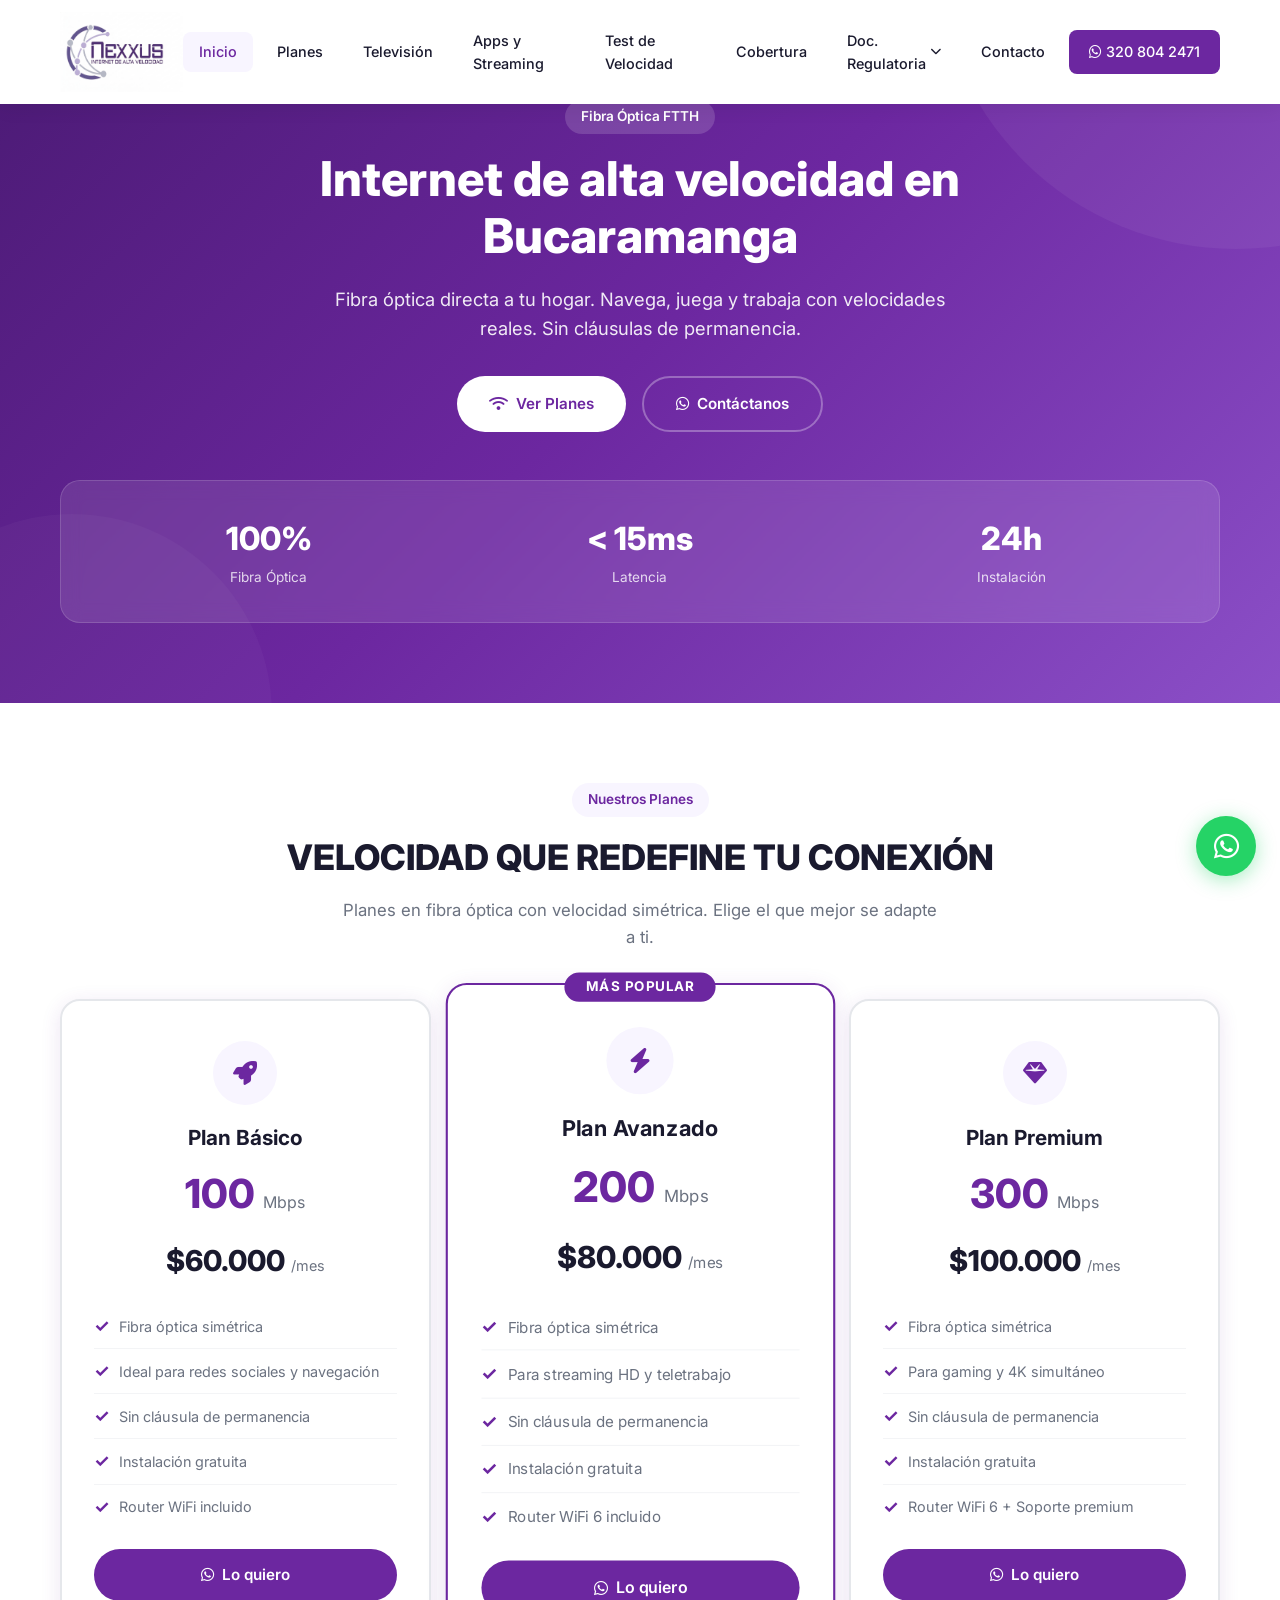
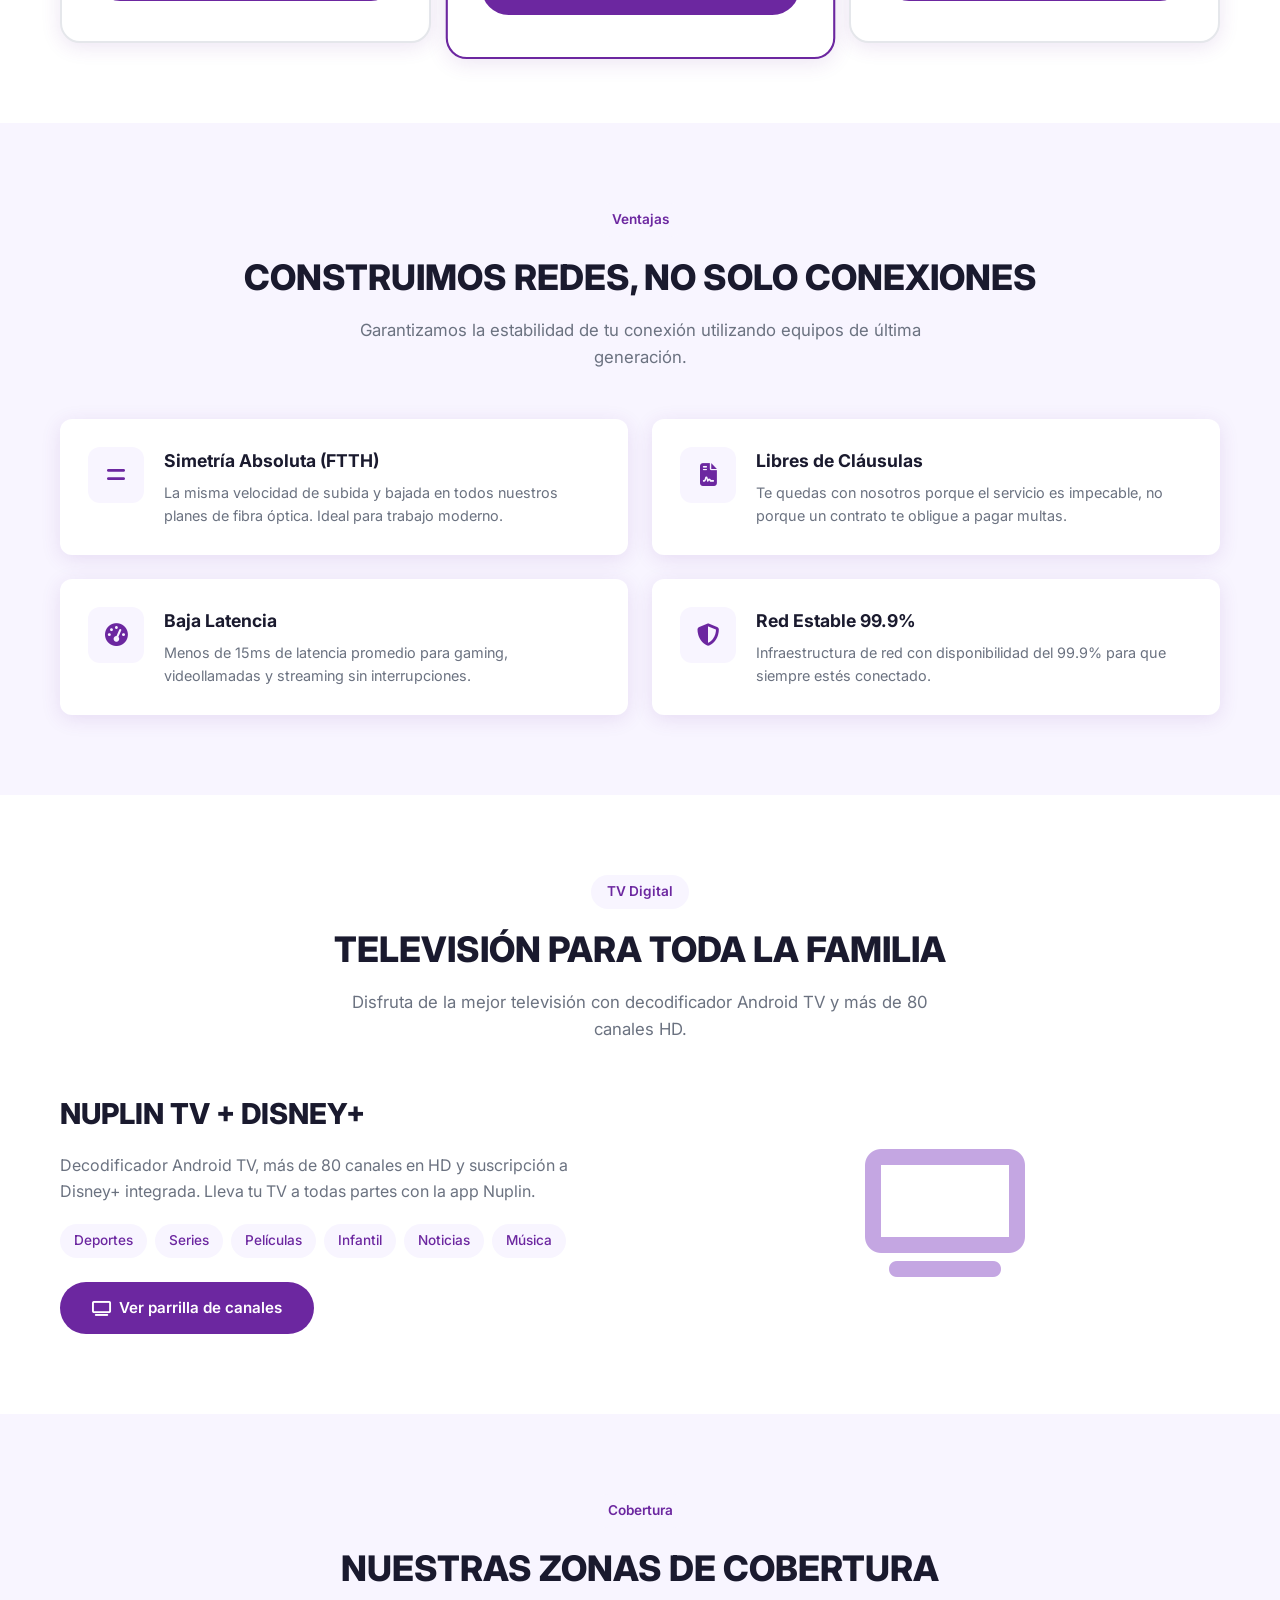
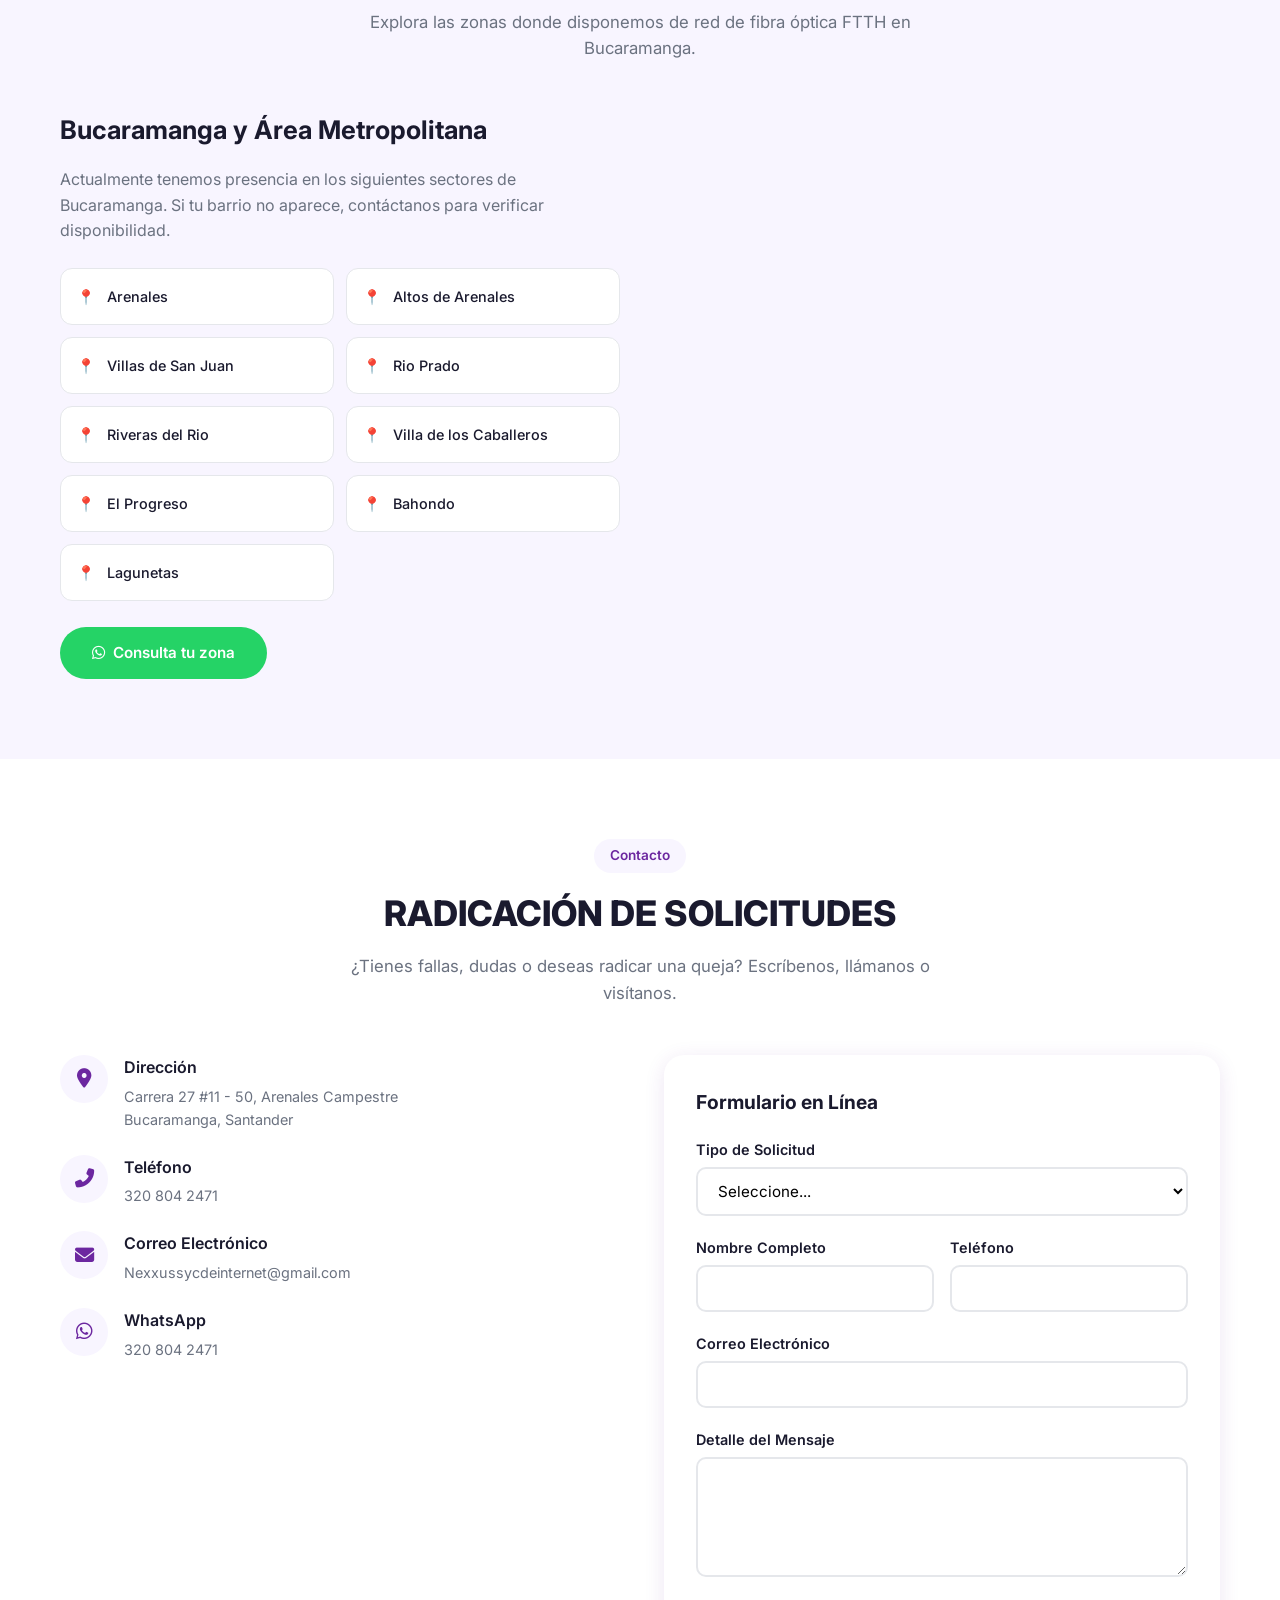
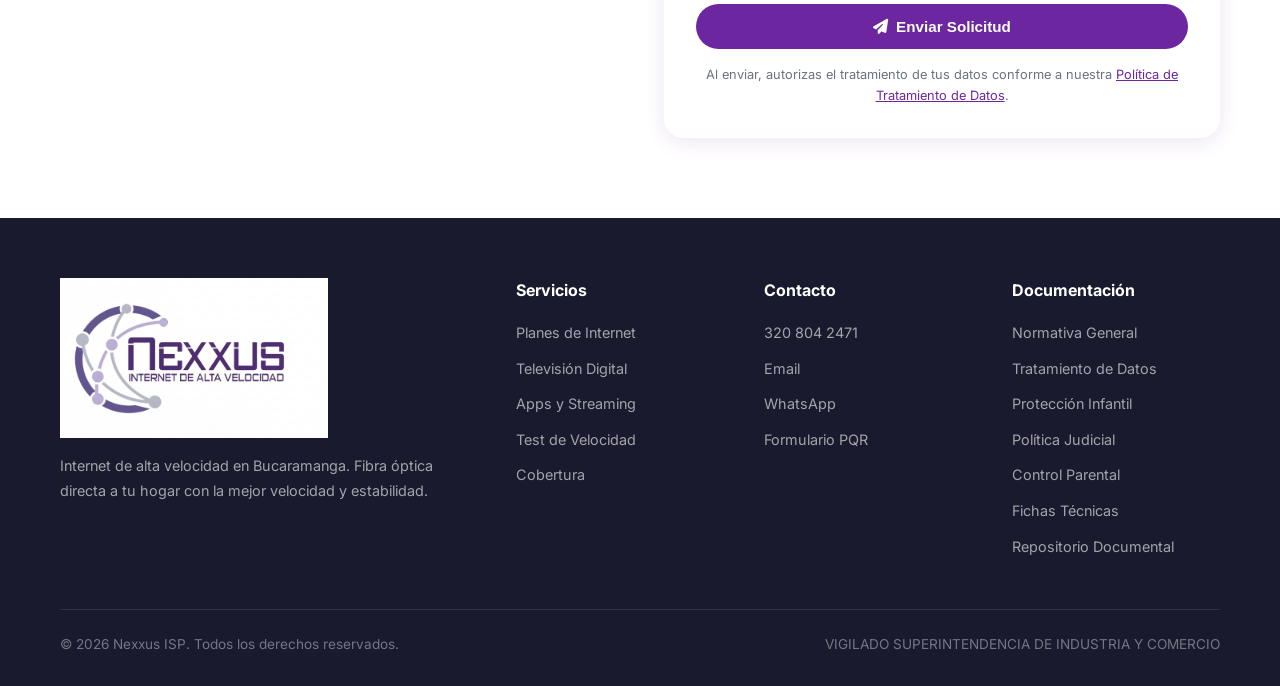
==== index.html @ 32acb5cb "Initial commit - Nexxus ISP website" ====
<!DOCTYPE html>
<html lang="es">
<head>
    <meta charset="UTF-8">
    <meta name="viewport" content="width=device-width, initial-scale=1.0">
    <title>Nexxus - Internet de Alta Velocidad en Bucaramanga</title>
    <meta name="description" content="Internet de fibra óptica en Bucaramanga. Planes desde 100 Mbps. Sin permanencia. TV digital con Nuplin.">
    <link rel="stylesheet" href="css/styles.css">
    <link rel="stylesheet" href="https://cdnjs.cloudflare.com/ajax/libs/font-awesome/6.5.0/css/all.min.css">
    <link rel="preconnect" href="https://fonts.googleapis.com">
    <link rel="preconnect" href="https://fonts.gstatic.com" crossorigin>
    <link href="https://fonts.googleapis.com/css2?family=Inter:wght@400;500;600;700;800&display=swap" rel="stylesheet">
</head>
<body>

    <header class="header">
        <div class="header-inner">
            <a href="index.html" class="logo">
                <img src="LOGO NETXUS 1.png" alt="Nexxus">
            </a>
            <button class="menu-toggle" aria-label="Menú">
                <i class="fas fa-bars"></i>
            </button>
            <nav class="nav">
                <a href="index.html" class="active">Inicio</a>
                <a href="index.html#planes">Planes</a>
                <a href="tv.html">Televisión</a>
                <a href="apps.html">Apps y Streaming</a>
                <a href="speedtest.html">Test de Velocidad</a>
                <a href="index.html#cobertura">Cobertura</a>
                <div class="nav-dropdown">
                    <a href="#" class="dropdown-toggle">Doc. Regulatoria <i class="fas fa-chevron-down"></i></a>
                    <div class="dropdown-menu">
                        <a href="normatividad.html">Normativa General</a>
                        <a href="tratamiento-datos.html">Tratamiento de Datos</a>
                        <a href="proteccion-infantil.html">Protección Infantil</a>
                        <a href="politica-judicial.html">Política Judicial</a>
                        <a href="control-parental.html">Control Parental</a>
                        <a href="datasheets.html">Fichas Técnicas</a>
                        <a href="repositorio-documental.html">Repositorio Documental</a>
                    </div>
                </div>
                <a href="contacto.html">Contacto</a>
                <a href="https://wa.me/573208042471" class="btn-nav" target="_blank">
                    <i class="fab fa-whatsapp"></i> 320 804 2471
                </a>
            </nav>
        </div>
    </header>

    <section class="hero">
        <div class="container">
            <div class="hero-text" style="text-align: center; max-width: 800px; margin: 0 auto;">
                <span style="display: inline-block; background: rgba(255,255,255,0.15); color: #fff; padding: 6px 16px; border-radius: 50px; font-size: 0.85rem; font-weight: 600; margin-bottom: 16px;">Fibra Óptica FTTH</span>
                <h1 style="font-size: 3rem;">Internet de alta velocidad en Bucaramanga</h1>
                <p style="font-size: 1.15rem; opacity: 0.9; max-width: 650px; margin: 16px auto 32px;">Fibra óptica directa a tu hogar. Navega, juega y trabaja con velocidades reales. Sin cláusulas de permanencia.</p>
                <div class="hero-buttons" style="justify-content: center;">
                    <a href="index.html#planes" class="btn btn-primary">
                        <i class="fas fa-wifi"></i> Ver Planes
                    </a>
                    <a href="https://wa.me/573208042471" class="btn btn-outline" target="_blank">
                        <i class="fab fa-whatsapp"></i> Contáctanos
                    </a>
                </div>
            </div>
            <div class="hero-stats" style="margin-top: 48px;">
                <div class="hero-stat">
                    <span class="number">100%</span>
                    <span class="label">Fibra Óptica</span>
                </div>
                <div class="hero-stat">
                    <span class="number">&lt; 15ms</span>
                    <span class="label">Latencia</span>
                </div>
                <div class="hero-stat">
                    <span class="number">24h</span>
                    <span class="label">Instalación</span>
                </div>
            </div>
        </div>
    </section>

    <section class="section" id="planes">
        <div class="container">
            <div class="section-header">
                <span class="badge">Nuestros Planes</span>
                <h2>VELOCIDAD QUE REDEFINE TU CONEXIÓN</h2>
                <p>Planes en fibra óptica con velocidad simétrica. Elige el que mejor se adapte a ti.</p>
            </div>
            <div class="plans-grid">
                <div class="plan-card">
                    <div class="plan-icon"><i class="fas fa-rocket"></i></div>
                    <h3>Plan Básico</h3>
                    <div class="plan-speed">100 <small>Mbps</small></div>
                    <div class="plan-price">$60.000 <small>/mes</small></div>
                    <ul class="plan-features">
                        <li>Fibra óptica simétrica</li>
                        <li>Ideal para redes sociales y navegación</li>
                        <li>Sin cláusula de permanencia</li>
                        <li>Instalación gratuita</li>
                        <li>Router WiFi incluido</li>
                    </ul>
                    <a href="https://wa.me/573208042471?text=Quiero%20el%20plan%20de%20100%20Mbps" class="btn btn-purple" target="_blank">
                        <i class="fab fa-whatsapp"></i> Lo quiero
                    </a>
                </div>

                <div class="plan-card featured">
                    <span class="popular">Más popular</span>
                    <div class="plan-icon"><i class="fas fa-bolt"></i></div>
                    <h3>Plan Avanzado</h3>
                    <div class="plan-speed">200 <small>Mbps</small></div>
                    <div class="plan-price">$80.000 <small>/mes</small></div>
                    <ul class="plan-features">
                        <li>Fibra óptica simétrica</li>
                        <li>Para streaming HD y teletrabajo</li>
                        <li>Sin cláusula de permanencia</li>
                        <li>Instalación gratuita</li>
                        <li>Router WiFi 6 incluido</li>
                    </ul>
                    <a href="https://wa.me/573208042471?text=Quiero%20el%20plan%20de%20200%20Mbps" class="btn btn-purple" target="_blank">
                        <i class="fab fa-whatsapp"></i> Lo quiero
                    </a>
                </div>

                <div class="plan-card">
                    <div class="plan-icon"><i class="fas fa-gem"></i></div>
                    <h3>Plan Premium</h3>
                    <div class="plan-speed">300 <small>Mbps</small></div>
                    <div class="plan-price">$100.000 <small>/mes</small></div>
                    <ul class="plan-features">
                        <li>Fibra óptica simétrica</li>
                        <li>Para gaming y 4K simultáneo</li>
                        <li>Sin cláusula de permanencia</li>
                        <li>Instalación gratuita</li>
                        <li>Router WiFi 6 + Soporte premium</li>
                    </ul>
                    <a href="https://wa.me/573208042471?text=Quiero%20el%20plan%20de%20300%20Mbps" class="btn btn-purple" target="_blank">
                        <i class="fab fa-whatsapp"></i> Lo quiero
                    </a>
                </div>
            </div>
        </div>
    </section>

    <section class="section section-purple">
        <div class="container">
            <div class="section-header">
                <span class="badge">Ventajas</span>
                <h2>CONSTRUIMOS REDES, NO SOLO CONEXIONES</h2>
                <p>Garantizamos la estabilidad de tu conexión utilizando equipos de última generación.</p>
            </div>
            <div class="features-grid">
                <div class="feature-card">
                    <div class="feature-icon"><i class="fas fa-equals"></i></div>
                    <div class="feature-text">
                        <h4>Simetría Absoluta (FTTH)</h4>
                        <p>La misma velocidad de subida y bajada en todos nuestros planes de fibra óptica. Ideal para trabajo moderno.</p>
                    </div>
                </div>
                <div class="feature-card">
                    <div class="feature-icon"><i class="fas fa-file-contract"></i></div>
                    <div class="feature-text">
                        <h4>Libres de Cláusulas</h4>
                        <p>Te quedas con nosotros porque el servicio es impecable, no porque un contrato te obligue a pagar multas.</p>
                    </div>
                </div>
                <div class="feature-card">
                    <div class="feature-icon"><i class="fas fa-tachometer-alt"></i></div>
                    <div class="feature-text">
                        <h4>Baja Latencia</h4>
                        <p>Menos de 15ms de latencia promedio para gaming, videollamadas y streaming sin interrupciones.</p>
                    </div>
                </div>
                <div class="feature-card">
                    <div class="feature-icon"><i class="fas fa-shield-alt"></i></div>
                    <div class="feature-text">
                        <h4>Red Estable 99.9%</h4>
                        <p>Infraestructura de red con disponibilidad del 99.9% para que siempre estés conectado.</p>
                    </div>
                </div>
            </div>
        </div>
    </section>

    <section class="section">
        <div class="container">
            <div class="section-header">
                <span class="badge">TV Digital</span>
                <h2>TELEVISIÓN PARA TODA LA FAMILIA</h2>
                <p>Disfruta de la mejor televisión con decodificador Android TV y más de 80 canales HD.</p>
            </div>
            <div class="tv-preview">
                <div class="tv-info">
                    <h3>NUPLIN TV + DISNEY+</h3>
                    <p>Decodificador Android TV, más de 80 canales en HD y suscripción a Disney+ integrada. Lleva tu TV a todas partes con la app Nuplin.</p>
                    <div class="channels-badge">
                        <span>Deportes</span>
                        <span>Series</span>
                        <span>Películas</span>
                        <span>Infantil</span>
                        <span>Noticias</span>
                        <span>Música</span>
                    </div>
                    <a href="tv.html" class="btn btn-purple">
                        <i class="fas fa-tv"></i> Ver parrilla de canales
                    </a>
                </div>
                <div class="tv-image">
                    <i class="fas fa-tv" style="font-size: 8rem; color: var(--primary-light); opacity: 0.5;"></i>
                </div>
            </div>
        </div>
    </section>

    <section class="section section-purple" id="cobertura">
        <div class="container">
            <div class="section-header">
                <span class="badge">Cobertura</span>
                <h2>NUESTRAS ZONAS DE COBERTURA</h2>
                <p>Explora las zonas donde disponemos de red de fibra óptica FTTH en Bucaramanga.</p>
            </div>
            <div class="coverage-grid">
                <div class="coverage-info">
                    <h3>Bucaramanga y Área Metropolitana</h3>
                    <p>Actualmente tenemos presencia en los siguientes sectores de Bucaramanga. Si tu barrio no aparece, contáctanos para verificar disponibilidad.</p>
                    <div class="coverage-zones">
                        <div class="coverage-zone">Arenales</div>
                        <div class="coverage-zone">Altos de Arenales</div>
                        <div class="coverage-zone">Villas de San Juan</div>
                        <div class="coverage-zone">Rio Prado</div>
                        <div class="coverage-zone">Riveras del Rio</div>
                        <div class="coverage-zone">Villa de los Caballeros</div>
                        <div class="coverage-zone">El Progreso</div>
                        <div class="coverage-zone">Bahondo</div>
                        <div class="coverage-zone">Lagunetas</div>
                    </div>
                    <br>
                    <a href="https://wa.me/573208042471" class="btn btn-whatsapp" target="_blank">
                        <i class="fab fa-whatsapp"></i> Consulta tu zona
                    </a>
                </div>
                <div class="coverage-map" style="padding: 0; border: none; background: none; overflow: hidden;">
                    <iframe src="https://www.google.com/maps/d/u/0/embed?mid=1GakNvlMV-H9dabhymvbbylcEnjC-25c&ehbc=2E312F&noprof=1" width="100%" height="480" style="border:0; border-radius: var(--radius-lg);" allowfullscreen="" loading="lazy" referrerpolicy="no-referrer-when-downgrade"></iframe>
                </div>
            </div>
        </div>
    </section>

    <section class="section" id="contacto">
        <div class="container">
            <div class="section-header">
                <span class="badge">Contacto</span>
                <h2>RADICACIÓN DE SOLICITUDES</h2>
                <p>¿Tienes fallas, dudas o deseas radicar una queja? Escríbenos, llámanos o visítanos.</p>
            </div>
            <div class="contact-grid">
                <div class="contact-info">
                    <div class="contact-item">
                        <div class="contact-icon"><i class="fas fa-map-marker-alt"></i></div>
                        <div>
                            <h4>Dirección</h4>
                            <p>Carrera 27 #11 - 50, Arenales Campestre<br>Bucaramanga, Santander</p>
                        </div>
                    </div>
                    <div class="contact-item">
                        <div class="contact-icon"><i class="fas fa-phone-alt"></i></div>
                        <div>
                            <h4>Teléfono</h4>
                            <p><a href="tel:3208042471">320 804 2471</a></p>
                        </div>
                    </div>
                    <div class="contact-item">
                        <div class="contact-icon"><i class="fas fa-envelope"></i></div>
                        <div>
                            <h4>Correo Electrónico</h4>
                            <p><a href="mailto:Nexxussycdeinternet@gmail.com">Nexxussycdeinternet@gmail.com</a></p>
                        </div>
                    </div>
                    <div class="contact-item">
                        <div class="contact-icon"><i class="fab fa-whatsapp"></i></div>
                        <div>
                            <h4>WhatsApp</h4>
                            <p><a href="https://wa.me/573208042471" target="_blank">320 804 2471</a></p>
                        </div>
                    </div>
                </div>
                <div class="pqr-form">
                    <h3 style="margin-bottom: 20px; font-size: 1.2rem;">Formulario en Línea</h3>
                    <form action="https://formsubmit.co/Nexxussycdeinternet@gmail.com" method="POST">
                        <input type="hidden" name="_captcha" value="false">
                        <input type="hidden" name="_next" value="https://wa.me/573208042471">
                        <div class="form-group">
                            <label>Tipo de Solicitud</label>
                            <select required>
                                <option value="">Seleccione...</option>
                                <option>Información / Ventas</option>
                                <option>Soporte Técnico (Falla de Red)</option>
                                <option>Petición</option>
                                <option>Queja o Reclamo (PQR)</option>
                            </select>
                        </div>
                        <div class="form-row">
                            <div class="form-group">
                                <label>Nombre Completo</label>
                                <input type="text" required>
                            </div>
                            <div class="form-group">
                                <label>Teléfono</label>
                                <input type="tel" required>
                            </div>
                        </div>
                        <div class="form-group">
                            <label>Correo Electrónico</label>
                            <input type="email" required>
                        </div>
                        <div class="form-group">
                            <label>Detalle del Mensaje</label>
                            <textarea required></textarea>
                        </div>
                        <button type="submit" class="btn btn-purple" style="width: 100%; justify-content: center;">
                            <i class="fas fa-paper-plane"></i> Enviar Solicitud
                        </button>
                        <p style="font-size: 0.8rem; color: var(--gray); margin-top: 16px; text-align: center;">
                            Al enviar, autorizas el tratamiento de tus datos conforme a nuestra
                            <a href="tratamiento-datos.html" style="color: var(--primary); text-decoration: underline;">Política de Tratamiento de Datos</a>.
                        </p>
                    </form>
                </div>
            </div>
        </div>
    </section>

    <footer class="footer">
        <div class="container">
            <div class="footer-grid">
                <div class="footer-brand">
                    <a href="index.html" class="logo">
                        <img src="LOGO NETXUS 1.png" alt="Nexxus" style="height: 160px;">
                    </a>
                    <p>Internet de alta velocidad en Bucaramanga. Fibra óptica directa a tu hogar con la mejor velocidad y estabilidad.</p>
                </div>
                <div>
                    <h4>Servicios</h4>
                    <ul class="footer-links">
                        <li><a href="index.html#planes">Planes de Internet</a></li>
                        <li><a href="tv.html">Televisión Digital</a></li>
                        <li><a href="apps.html">Apps y Streaming</a></li>
                        <li><a href="speedtest.html">Test de Velocidad</a></li>
                        <li><a href="index.html#cobertura">Cobertura</a></li>
                    </ul>
                </div>
                <div>
                    <h4>Contacto</h4>
                    <ul class="footer-links">
                        <li><a href="tel:3208042471">320 804 2471</a></li>
                        <li><a href="mailto:Nexxussycdeinternet@gmail.com">Email</a></li>
                        <li><a href="https://wa.me/573208042471">WhatsApp</a></li>
                        <li><a href="contacto.html">Formulario PQR</a></li>
                    </ul>
                </div>
                <div>
                    <h4>Documentación</h4>
                    <ul class="footer-links">
                        <li><a href="normatividad.html">Normativa General</a></li>
                        <li><a href="tratamiento-datos.html">Tratamiento de Datos</a></li>
                        <li><a href="proteccion-infantil.html">Protección Infantil</a></li>
                        <li><a href="politica-judicial.html">Política Judicial</a></li>
                        <li><a href="control-parental.html">Control Parental</a></li>
                        <li><a href="datasheets.html">Fichas Técnicas</a></li>
                        <li><a href="repositorio-documental.html">Repositorio Documental</a></li>
                    </ul>
                </div>
            </div>
            <div class="footer-bottom">
                <p>&copy; 2026 Nexxus ISP. Todos los derechos reservados.</p>
                <p>VIGILADO SUPERINTENDENCIA DE INDUSTRIA Y COMERCIO</p>
            </div>
        </div>
    </footer>

    <a href="https://wa.me/573208042471" class="whatsapp-float" target="_blank" aria-label="WhatsApp">
        <i class="fab fa-whatsapp"></i>
    </a>

    <script src="js/script.js"></script>
</body>
</html>
---- css/styles.css ----
* {
    margin: 0;
    padding: 0;
    box-sizing: border-box;
}

:root {
    --primary: #6C27A0;
    --primary-dark: #4A1A73;
    --primary-light: #8B4FC7;
    --primary-bg: #F8F5FF;
    --white: #FFFFFF;
    --dark: #1A1A2E;
    --gray: #6B7280;
    --gray-light: #F3F4F6;
    --border: #E5E7EB;
    --whatsapp: #25D366;
    --whatsapp-dark: #1DA851;
    --shadow: 0 4px 20px rgba(108, 39, 160, 0.12);
    --shadow-lg: 0 10px 40px rgba(108, 39, 160, 0.18);
    --radius: 12px;
    --radius-lg: 20px;
    --transition: all 0.3s ease;
}

html {
    scroll-behavior: smooth;
}

body {
    font-family: 'Inter', -apple-system, BlinkMacSystemFont, 'Segoe UI', sans-serif;
    color: var(--dark);
    background: var(--white);
    line-height: 1.6;
    overflow-x: hidden;
}

a { text-decoration: none; color: inherit; }
ul { list-style: none; }
img { max-width: 100%; height: auto; }
.container { max-width: 1200px; margin: 0 auto; padding: 0 20px; }

/* HEADER */
.header {
    position: fixed;
    top: 0;
    left: 0;
    width: 100%;
    z-index: 1000;
    background: var(--white);
    box-shadow: 0 2px 20px rgba(0,0,0,0.08);
    transition: var(--transition);
}

.header.scrolled {
    background: rgba(255,255,255,0.97);
    backdrop-filter: blur(10px);
}

.header-inner {
    display: flex;
    align-items: center;
    justify-content: space-between;
    padding: 12px 20px;
    max-width: 1200px;
    margin: 0 auto;
}

.logo {
    display: flex;
    align-items: center;
    gap: 10px;
    font-size: 1.4rem;
    font-weight: 800;
    color: var(--primary);
}

.logo img {
    height: 80px;
    width: auto;
}

.nav {
    display: flex;
    align-items: center;
    gap: 8px;
}

.nav a {
    padding: 8px 16px;
    border-radius: 8px;
    font-size: 0.9rem;
    font-weight: 500;
    color: var(--dark);
    transition: var(--transition);
}

.nav a:hover,
.nav a.active {
    background: var(--primary-bg);
    color: var(--primary);
}

.nav .btn-nav {
    flex-shrink: 0;
    background: var(--primary);
    color: var(--white) !important;
    padding: 10px 20px;
}

.nav .btn-nav:hover {
    background: var(--primary-dark);
    transform: translateY(-1px);
}

.nav-dropdown {
    position: relative;
}

.dropdown-toggle {
    display: flex;
    align-items: center;
    gap: 4px;
    cursor: pointer;
}

.dropdown-toggle i {
    font-size: 0.7rem;
    transition: var(--transition);
}

.dropdown-toggle.open i {
    transform: rotate(180deg);
}

.dropdown-menu {
    display: none;
    position: absolute;
    top: 100%;
    left: 0;
    background: var(--white);
    min-width: 220px;
    border-radius: var(--radius);
    box-shadow: var(--shadow-lg);
    padding: 8px;
    z-index: 100;
    border: 1px solid var(--border);
}

.dropdown-menu a {
    display: block;
    padding: 10px 16px;
    border-radius: 8px;
    font-size: 0.85rem;
    white-space: nowrap;
}

.dropdown-menu a:hover {
    background: var(--primary-bg);
    color: var(--primary);
}

.nav-dropdown:hover .dropdown-menu {
    display: block;
}

.dropdown-menu.show {
    display: block;
}

.menu-toggle {
    display: none;
    background: none;
    border: none;
    font-size: 1.5rem;
    color: var(--primary);
    cursor: pointer;
    padding: 8px;
}

/* WHATSAPP FLOAT */
.whatsapp-float {
    position: fixed;
    bottom: 24px;
    right: 24px;
    z-index: 999;
    background: var(--whatsapp);
    color: var(--white);
    width: 60px;
    height: 60px;
    border-radius: 50%;
    display: flex;
    align-items: center;
    justify-content: center;
    font-size: 1.8rem;
    box-shadow: 0 4px 20px rgba(37, 211, 102, 0.4);
    transition: var(--transition);
    animation: pulse-whatsapp 2s infinite;
}

@keyframes pulse-whatsapp {
    0% { box-shadow: 0 4px 20px rgba(37, 211, 102, 0.4); }
    50% { box-shadow: 0 4px 30px rgba(37, 211, 102, 0.7); }
    100% { box-shadow: 0 4px 20px rgba(37, 211, 102, 0.4); }
}

.whatsapp-float:hover {
    transform: scale(1.1);
    background: var(--whatsapp-dark);
}

/* HERO */
section[id] {
    scroll-margin-top: 100px;
}

.hero {
    padding: 100px 0 80px;
    background: linear-gradient(135deg, var(--primary-dark) 0%, var(--primary) 50%, var(--primary-light) 100%);
    color: var(--white);
    position: relative;
    overflow: hidden;
}

.hero::before {
    content: '';
    position: absolute;
    top: -50%;
    right: -20%;
    width: 600px;
    height: 600px;
    background: rgba(255,255,255,0.05);
    border-radius: 50%;
}

.hero::after {
    content: '';
    position: absolute;
    bottom: -30%;
    left: -10%;
    width: 400px;
    height: 400px;
    background: rgba(255,255,255,0.03);
    border-radius: 50%;
}

.hero-content {
    position: relative;
    z-index: 1;
    display: grid;
    grid-template-columns: 1fr 1fr;
    gap: 60px;
    align-items: center;
}

.hero-text h1 {
    font-size: 3rem;
    font-weight: 800;
    line-height: 1.2;
    margin-bottom: 20px;
}

.hero-text h1 span {
    display: block;
    color: rgba(255,255,255,0.9);
    font-weight: 400;
    font-size: 1.5rem;
    margin-top: 8px;
}

.hero-text p {
    font-size: 1.1rem;
    opacity: 0.9;
    margin-bottom: 32px;
    max-width: 500px;
}

.hero-buttons {
    display: flex;
    gap: 16px;
    flex-wrap: wrap;
}

.btn {
    display: inline-flex;
    align-items: center;
    gap: 8px;
    padding: 14px 32px;
    border-radius: 50px;
    font-weight: 600;
    font-size: 0.95rem;
    transition: var(--transition);
    border: none;
    cursor: pointer;
}

.btn-primary {
    background: var(--white);
    color: var(--primary);
}

.btn-primary:hover {
    transform: translateY(-2px);
    box-shadow: 0 8px 25px rgba(0,0,0,0.2);
}

.btn-outline {
    background: transparent;
    color: var(--white);
    border: 2px solid rgba(255,255,255,0.3);
}

.btn-outline:hover {
    border-color: var(--white);
    background: rgba(255,255,255,0.1);
}

.btn-whatsapp {
    background: var(--whatsapp);
    color: var(--white);
}

.btn-whatsapp:hover {
    background: var(--whatsapp-dark);
    transform: translateY(-2px);
}

.btn-purple {
    background: var(--primary);
    color: var(--white);
}

.btn-purple:hover {
    background: var(--primary-dark);
    transform: translateY(-2px);
}

.hero-stats {
    display: grid;
    grid-template-columns: repeat(3, 1fr);
    gap: 20px;
    background: rgba(255,255,255,0.1);
    backdrop-filter: blur(10px);
    border-radius: var(--radius-lg);
    padding: 32px;
    border: 1px solid rgba(255,255,255,0.15);
}

.hero-stat {
    text-align: center;
}

.hero-stat .number {
    font-size: 2rem;
    font-weight: 800;
    display: block;
}

.hero-stat .label {
    font-size: 0.85rem;
    opacity: 0.8;
}

/* SECTION STYLES */
.section {
    padding: 80px 0;
}

.section-header {
    text-align: center;
    margin-bottom: 48px;
}

.section-header h2 {
    font-size: 2.2rem;
    font-weight: 800;
    color: var(--dark);
    margin-bottom: 12px;
}

.section-header p {
    font-size: 1.05rem;
    color: var(--gray);
    max-width: 600px;
    margin: 0 auto;
}

.section-header .badge {
    display: inline-block;
    background: var(--primary-bg);
    color: var(--primary);
    padding: 6px 16px;
    border-radius: 50px;
    font-size: 0.85rem;
    font-weight: 600;
    margin-bottom: 12px;
}

.section-purple {
    background: var(--primary-bg);
}

/* PLANS */
.plans-grid {
    display: grid;
    grid-template-columns: repeat(3, 1fr);
    gap: 24px;
}

.plan-card {
    background: var(--white);
    border-radius: var(--radius-lg);
    padding: 40px 32px;
    text-align: center;
    box-shadow: var(--shadow);
    border: 2px solid var(--border);
    transition: var(--transition);
    position: relative;
}

.plan-card:hover {
    transform: translateY(-8px);
    box-shadow: var(--shadow-lg);
    border-color: var(--primary-light);
}

.plan-card.featured {
    border-color: var(--primary);
    transform: scale(1.05);
}

.plan-card.featured:hover {
    transform: scale(1.05) translateY(-8px);
}

.plan-card .popular {
    position: absolute;
    top: -12px;
    left: 50%;
    transform: translateX(-50%);
    background: var(--primary);
    color: var(--white);
    padding: 4px 20px;
    border-radius: 50px;
    font-size: 0.8rem;
    font-weight: 700;
    text-transform: uppercase;
    letter-spacing: 1px;
}

.plan-icon {
    width: 64px;
    height: 64px;
    background: var(--primary-bg);
    border-radius: 50%;
    display: flex;
    align-items: center;
    justify-content: center;
    margin: 0 auto 16px;
    font-size: 1.5rem;
    color: var(--primary);
}

.plan-card h3 {
    font-size: 1.3rem;
    font-weight: 700;
    margin-bottom: 4px;
}

.plan-speed {
    font-size: 2.5rem;
    font-weight: 800;
    color: var(--primary);
    margin: 8px 0 4px;
}

.plan-speed small {
    font-size: 1rem;
    font-weight: 400;
    color: var(--gray);
}

.plan-price {
    font-size: 1.8rem;
    font-weight: 800;
    color: var(--dark);
    margin: 12px 0;
}

.plan-price small {
    font-size: 0.9rem;
    font-weight: 400;
    color: var(--gray);
}

.plan-features {
    margin: 20px 0;
    text-align: left;
}

.plan-features li {
    padding: 8px 0;
    display: flex;
    align-items: center;
    gap: 10px;
    font-size: 0.9rem;
    color: var(--gray);
    border-bottom: 1px solid var(--gray-light);
}

.plan-features li:last-child {
    border-bottom: none;
}

.plan-features li::before {
    content: '✓';
    color: var(--primary);
    font-weight: 700;
    font-size: 1.1rem;
}

.plan-card .btn {
    width: 100%;
    justify-content: center;
}

/* FEATURES */
.features-grid {
    display: grid;
    grid-template-columns: repeat(2, 1fr);
    gap: 24px;
}

.feature-card {
    display: flex;
    gap: 20px;
    background: var(--white);
    padding: 28px;
    border-radius: var(--radius);
    box-shadow: var(--shadow);
    transition: var(--transition);
}

.feature-card:hover {
    transform: translateY(-4px);
    box-shadow: var(--shadow-lg);
}

.feature-icon {
    width: 56px;
    height: 56px;
    min-width: 56px;
    background: var(--primary-bg);
    border-radius: var(--radius);
    display: flex;
    align-items: center;
    justify-content: center;
    font-size: 1.4rem;
    color: var(--primary);
}

.feature-text h4 {
    font-size: 1.1rem;
    font-weight: 700;
    margin-bottom: 6px;
}

.feature-text p {
    font-size: 0.9rem;
    color: var(--gray);
}

/* TV PREVIEW */
.tv-preview {
    display: grid;
    grid-template-columns: 1fr 1fr;
    gap: 60px;
    align-items: center;
}

.tv-info h3 {
    font-size: 1.8rem;
    font-weight: 800;
    margin-bottom: 16px;
}

.tv-info p {
    color: var(--gray);
    margin-bottom: 20px;
}

.tv-info .channels-badge {
    display: flex;
    flex-wrap: wrap;
    gap: 8px;
    margin-bottom: 24px;
}

.tv-info .channels-badge span {
    background: var(--primary-bg);
    color: var(--primary);
    padding: 6px 14px;
    border-radius: 50px;
    font-size: 0.85rem;
    font-weight: 500;
}

.tv-image {
    text-align: center;
}

.tv-image img {
    max-width: 100%;
    border-radius: var(--radius-lg);
    box-shadow: var(--shadow-lg);
}

/* COVERAGE */
.coverage-grid {
    display: grid;
    grid-template-columns: 1fr 1fr;
    gap: 40px;
    align-items: start;
}

.coverage-info h3 {
    font-size: 1.6rem;
    font-weight: 700;
    margin-bottom: 16px;
}

.coverage-info p {
    color: var(--gray);
    margin-bottom: 24px;
}

.coverage-zones {
    display: grid;
    grid-template-columns: 1fr 1fr;
    gap: 12px;
}

.coverage-zone {
    background: var(--white);
    padding: 16px;
    border-radius: var(--radius);
    border: 1px solid var(--border);
    display: flex;
    align-items: center;
    gap: 12px;
    font-size: 0.9rem;
    font-weight: 500;
}

.coverage-zone::before {
    content: '📍';
}

.coverage-map {
    background: var(--gray-light);
    border-radius: var(--radius-lg);
    padding: 60px 40px;
    text-align: center;
    border: 2px dashed var(--border);
    color: var(--gray);
}

.coverage-map i {
    font-size: 3rem;
    color: var(--primary-light);
    margin-bottom: 16px;
    display: block;
}

/* CONTACT / PQR */
.contact-grid {
    display: grid;
    grid-template-columns: 1fr 1fr;
    gap: 48px;
}

.contact-info {
    display: flex;
    flex-direction: column;
    gap: 24px;
}

.contact-item {
    display: flex;
    gap: 16px;
    align-items: flex-start;
}

.contact-icon {
    width: 48px;
    height: 48px;
    min-width: 48px;
    background: var(--primary-bg);
    border-radius: 50%;
    display: flex;
    align-items: center;
    justify-content: center;
    font-size: 1.2rem;
    color: var(--primary);
}

.contact-item h4 {
    font-weight: 600;
    margin-bottom: 4px;
}

.contact-item p {
    color: var(--gray);
    font-size: 0.9rem;
}

.pqr-form {
    background: var(--white);
    padding: 32px;
    border-radius: var(--radius-lg);
    box-shadow: var(--shadow);
}

.form-group {
    margin-bottom: 20px;
}

.form-group label {
    display: block;
    font-weight: 600;
    font-size: 0.9rem;
    margin-bottom: 6px;
    color: var(--dark);
}

.form-group input,
.form-group select,
.form-group textarea {
    width: 100%;
    padding: 12px 16px;
    border: 2px solid var(--border);
    border-radius: 10px;
    font-size: 0.95rem;
    font-family: inherit;
    transition: var(--transition);
    background: var(--white);
}

.form-group input:focus,
.form-group select:focus,
.form-group textarea:focus {
    outline: none;
    border-color: var(--primary);
    box-shadow: 0 0 0 4px rgba(108, 39, 160, 0.1);
}

.form-group textarea {
    min-height: 120px;
    resize: vertical;
}

.form-row {
    display: grid;
    grid-template-columns: 1fr 1fr;
    gap: 16px;
}

/* FOOTER */
.footer {
    background: var(--dark);
    color: var(--white);
    padding: 60px 0 30px;
}

.footer-grid {
    display: grid;
    grid-template-columns: 2fr 1fr 1fr 1fr;
    gap: 40px;
    margin-bottom: 40px;
}

.footer-brand .logo {
    color: var(--white);
    margin-bottom: 16px;
}

.footer-brand p {
    color: rgba(255,255,255,0.6);
    font-size: 0.9rem;
    line-height: 1.7;
}

.footer h4 {
    font-size: 1rem;
    font-weight: 700;
    margin-bottom: 16px;
    color: var(--white);
}

.footer-links li {
    margin-bottom: 10px;
}

.footer-links a {
    color: rgba(255,255,255,0.6);
    font-size: 0.9rem;
    transition: var(--transition);
}

.footer-links a:hover {
    color: var(--primary-light);
}

.footer-bottom {
    border-top: 1px solid rgba(255,255,255,0.1);
    padding-top: 24px;
    display: flex;
    justify-content: space-between;
    align-items: center;
    flex-wrap: wrap;
    gap: 12px;
}

.footer-bottom p {
    color: rgba(255,255,255,0.4);
    font-size: 0.85rem;
}

/* PAGE HEADER (inner pages) */
.page-header {
    padding: 100px 0 60px;
    background: linear-gradient(135deg, var(--primary-dark), var(--primary));
    color: var(--white);
    text-align: center;
}

.page-header h1 {
    font-size: 2.5rem;
    font-weight: 800;
}

.page-header p {
    font-size: 1.1rem;
    opacity: 0.85;
    margin-top: 12px;
    max-width: 600px;
    margin-left: auto;
    margin-right: auto;
}

/* CHANNELS GRID (TV page) */
.channels-grid {
    display: grid;
    grid-template-columns: repeat(auto-fill, minmax(100px, 1fr));
    gap: 12px;
}

.channel-item {
    background: var(--white);
    border: 1px solid var(--border);
    border-radius: 10px;
    padding: 16px 8px;
    text-align: center;
    transition: var(--transition);
}

.channel-item:hover {
    border-color: var(--primary-light);
    box-shadow: var(--shadow);
    transform: translateY(-2px);
}

.channel-item img {
    width: 40px;
    height: 40px;
    object-fit: contain;
    margin-bottom: 8px;
}

.channel-item span {
    display: block;
    font-size: 0.75rem;
    font-weight: 500;
    color: var(--gray);
    line-height: 1.2;
}

.channel-category {
    margin-bottom: 40px;
}

.channel-category h3 {
    font-size: 1.3rem;
    font-weight: 700;
    color: var(--primary);
    margin-bottom: 16px;
    padding-bottom: 8px;
    border-bottom: 2px solid var(--primary-bg);
}

/* RESPONSIVE MENU */
@media (max-width: 768px) {
    .menu-toggle {
        display: block;
    }

    .nav {
        display: none;
        position: absolute;
        top: 100%;
        left: 0;
        width: 100%;
        background: var(--white);
        flex-direction: column;
        padding: 16px 20px;
        box-shadow: 0 10px 30px rgba(0,0,0,0.1);
    }

    .nav.open {
        display: flex;
    }

    .nav a,
    .nav-dropdown .dropdown-toggle {
        width: 100%;
        padding: 12px 16px;
    }

    .dropdown-menu {
        position: static;
        box-shadow: none;
        border: none;
        padding-left: 24px;
        background: var(--gray-light);
        border-radius: 8px;
        margin: 4px 8px;
    }

    .nav-dropdown {
        width: 100%;
    }

    .dropdown-menu a {
        width: 100%;
        padding: 10px 16px;
    }

    .hero-content {
        grid-template-columns: 1fr;
        gap: 40px;
    }

    .hero-text h1 {
        font-size: 2rem;
    }

    .hero-text h1 span {
        font-size: 1.2rem;
    }

    .plans-grid {
        grid-template-columns: 1fr;
    }

    .plan-card.featured {
        transform: none;
    }

    .plan-card.featured:hover {
        transform: translateY(-8px);
    }

    .features-grid {
        grid-template-columns: 1fr;
    }

    .tv-preview {
        grid-template-columns: 1fr;
        gap: 32px;
    }

    .coverage-grid {
        grid-template-columns: 1fr;
    }

    .coverage-zones {
        grid-template-columns: 1fr;
    }

    .contact-grid {
        grid-template-columns: 1fr;
    }

    .footer-grid {
        grid-template-columns: 1fr 1fr;
        gap: 32px;
    }

    .section-header h2 {
        font-size: 1.6rem;
    }

    .hero-stats {
        grid-template-columns: repeat(3, 1fr);
        padding: 20px;
    }

    .hero-stat .number {
        font-size: 1.4rem;
    }

    .form-row {
        grid-template-columns: 1fr;
    }
}

@media (max-width: 480px) {
    .hero {
        padding: 90px 0 60px;
    }

    .hero-text h1 {
        font-size: 1.6rem;
    }

    .hero-buttons {
        flex-direction: column;
    }

    .hero-buttons .btn {
        width: 100%;
        justify-content: center;
    }

    .footer-grid {
        grid-template-columns: 1fr;
    }

    .footer-bottom {
        flex-direction: column;
        text-align: center;
    }

    .channels-grid {
        grid-template-columns: repeat(auto-fill, minmax(80px, 1fr));
    }

    .page-header h1 {
        font-size: 1.8rem;
    }

    .plan-card {
        padding: 28px 20px;
    }

    .contact-grid {
        gap: 32px;
    }

    .pqr-form {
        padding: 24px 16px;
    }
}
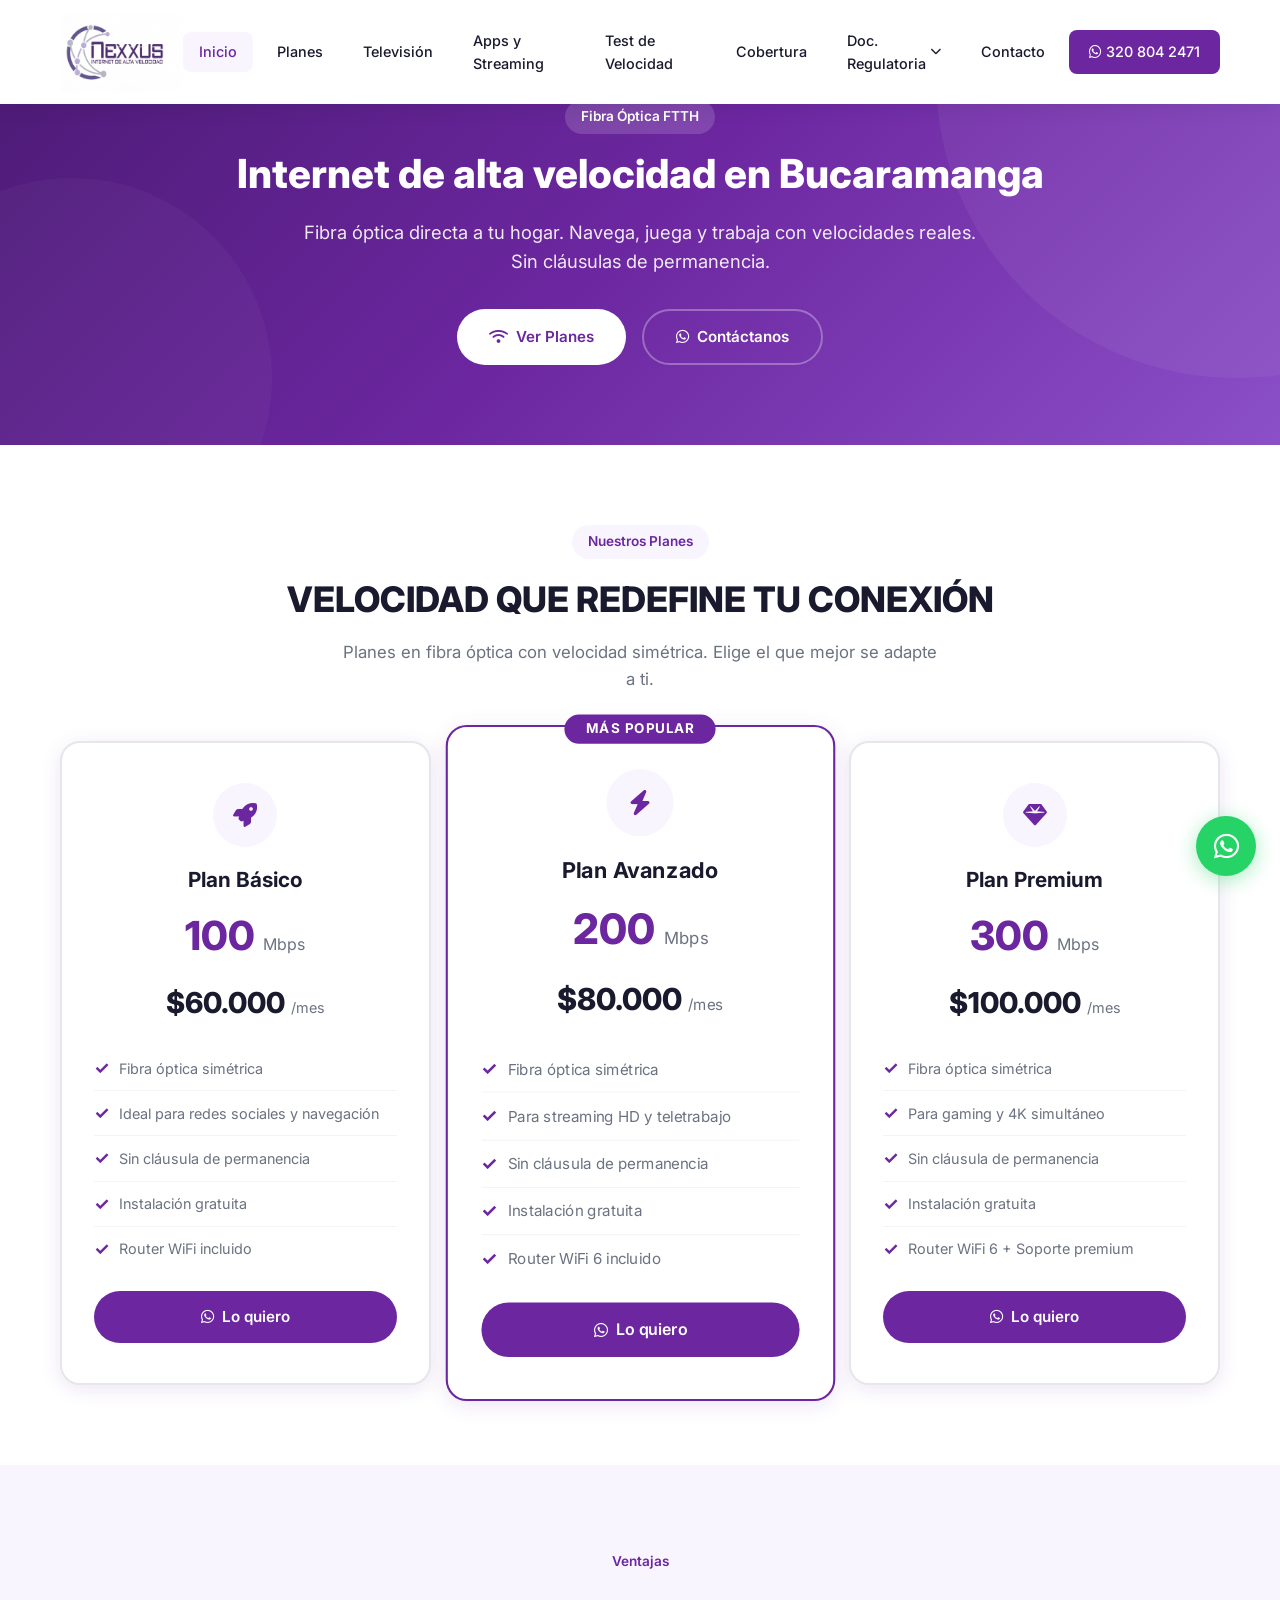
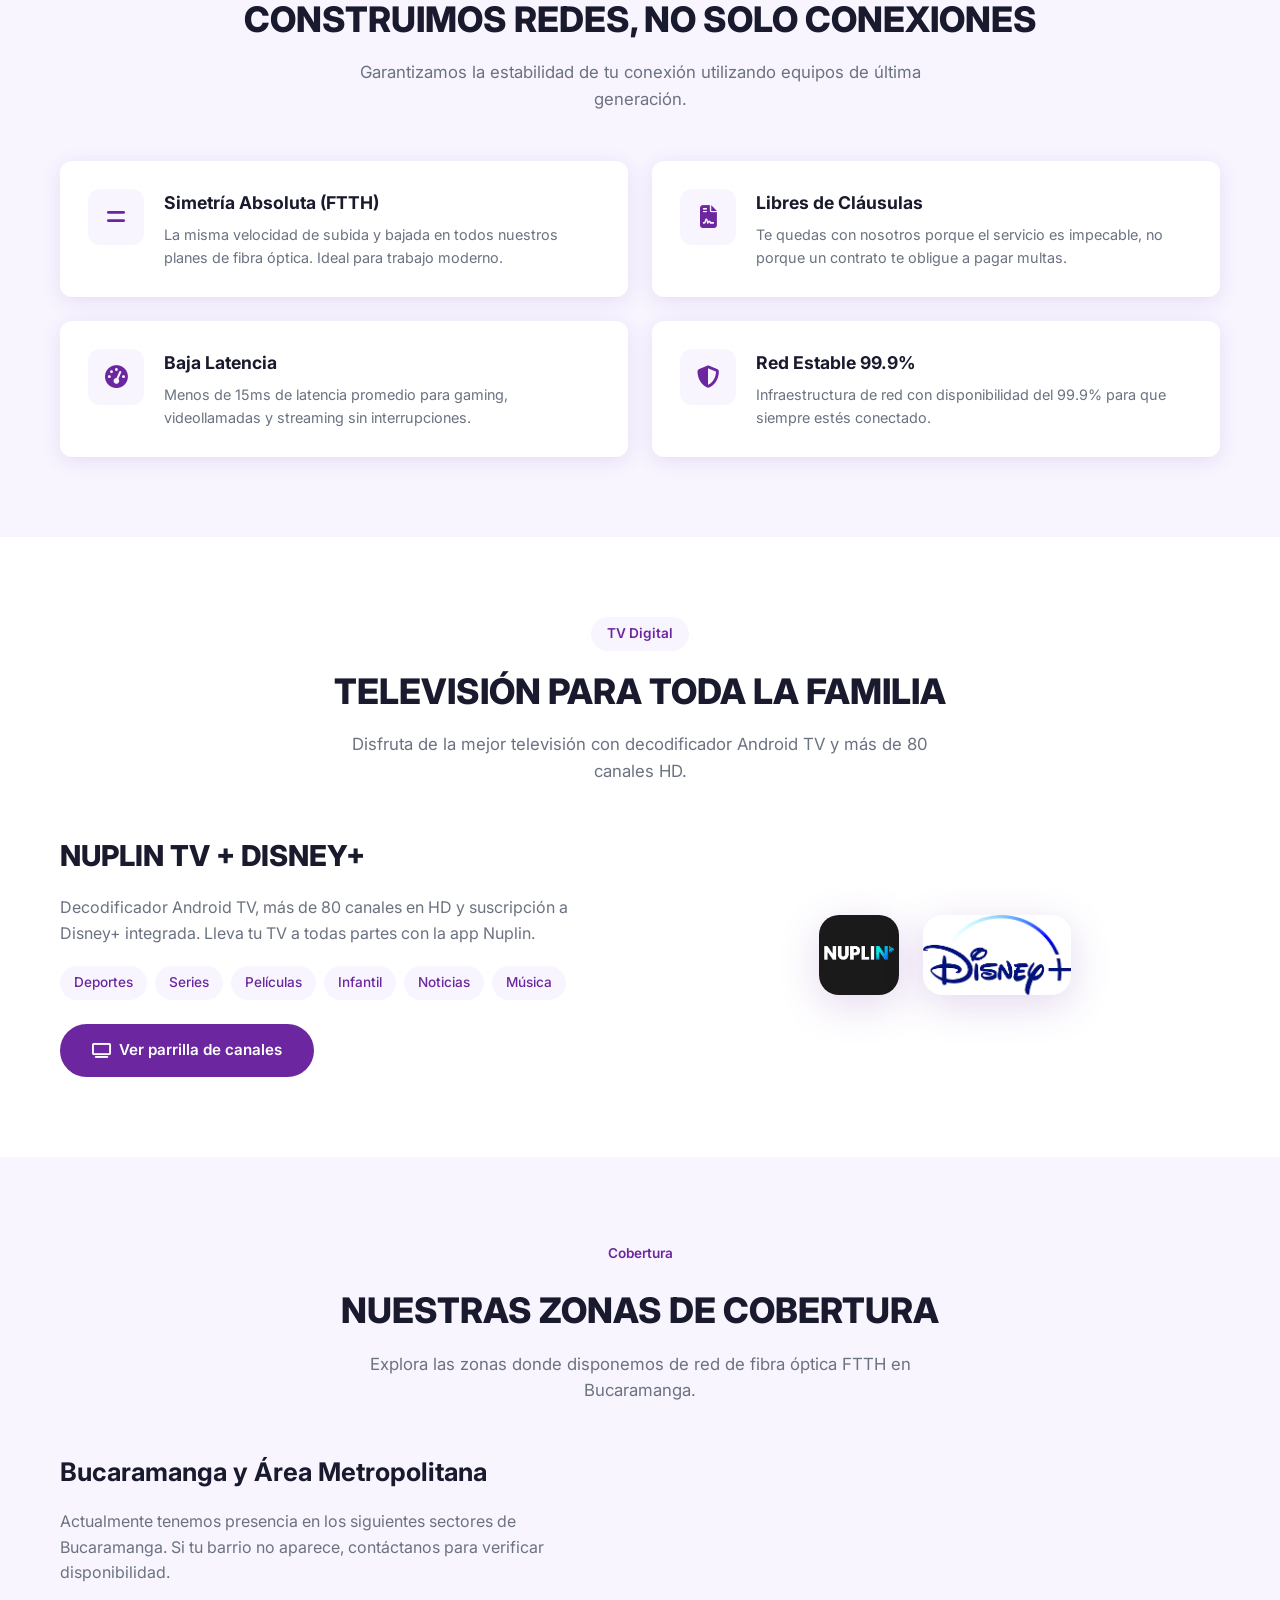
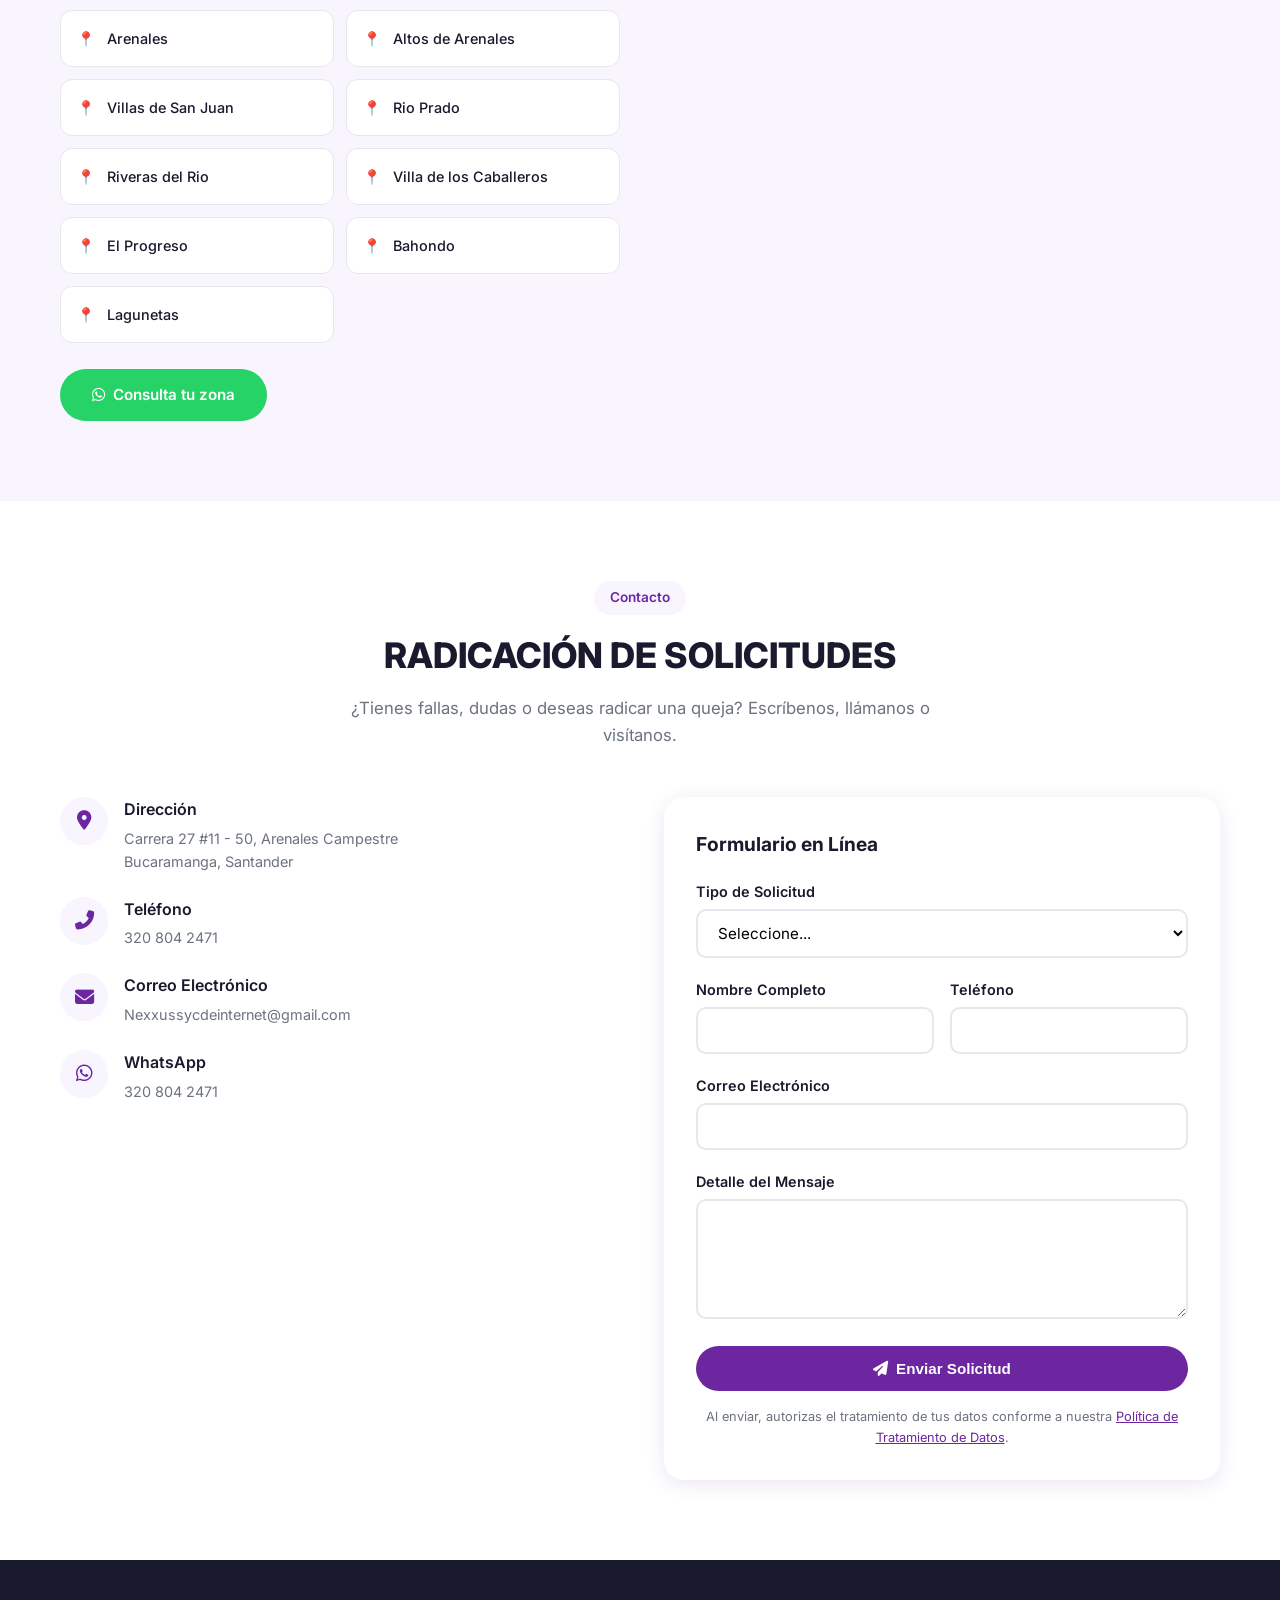
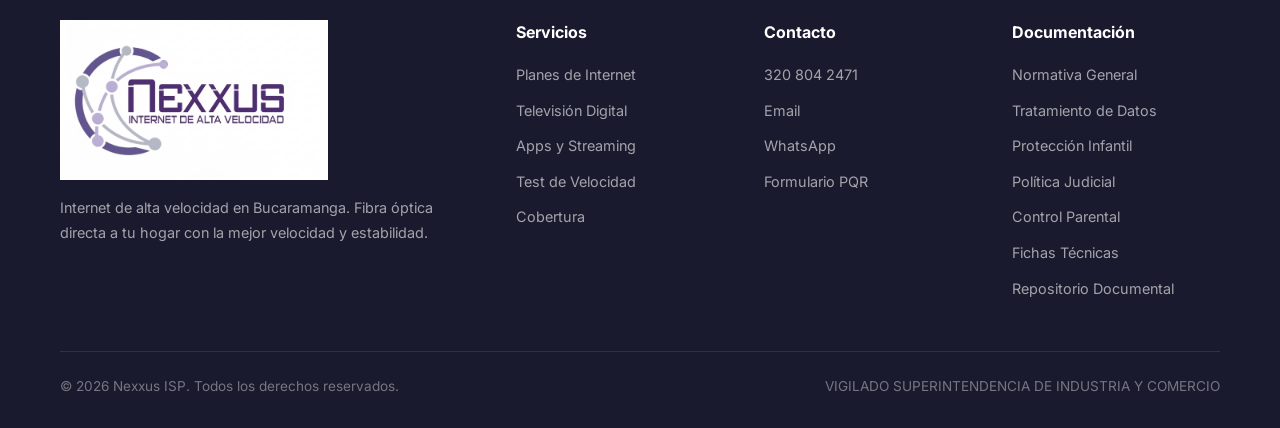
==== commit 0afcf271: "Update: add quarterly quality indicators PDFs, Disney/Nuplin logos, redesigned repositorio documenta" ====
--- a/index.html
+++ b/index.html
@@ -50,10 +50,10 @@
 
     <section class="hero">
         <div class="container">
-            <div class="hero-text" style="text-align: center; max-width: 800px; margin: 0 auto;">
+            <div class="hero-text" style="text-align: center;">
                 <span style="display: inline-block; background: rgba(255,255,255,0.15); color: #fff; padding: 6px 16px; border-radius: 50px; font-size: 0.85rem; font-weight: 600; margin-bottom: 16px;">Fibra Óptica FTTH</span>
-                <h1 style="font-size: 3rem;">Internet de alta velocidad en Bucaramanga</h1>
-                <p style="font-size: 1.15rem; opacity: 0.9; max-width: 650px; margin: 16px auto 32px;">Fibra óptica directa a tu hogar. Navega, juega y trabaja con velocidades reales. Sin cláusulas de permanencia.</p>
+                <h1>Internet de alta velocidad en Bucaramanga</h1>
+                <p style="font-size: 1.15rem; opacity: 0.9;">Fibra óptica directa a tu hogar. Navega, juega y trabaja con velocidades reales. Sin cláusulas de permanencia.</p>
                 <div class="hero-buttons" style="justify-content: center;">
                     <a href="index.html#planes" class="btn btn-primary">
                         <i class="fas fa-wifi"></i> Ver Planes
@@ -61,20 +61,6 @@
                     <a href="https://wa.me/573208042471" class="btn btn-outline" target="_blank">
                         <i class="fab fa-whatsapp"></i> Contáctanos
                     </a>
-                </div>
-            </div>
-            <div class="hero-stats" style="margin-top: 48px;">
-                <div class="hero-stat">
-                    <span class="number">100%</span>
-                    <span class="label">Fibra Óptica</span>
-                </div>
-                <div class="hero-stat">
-                    <span class="number">&lt; 15ms</span>
-                    <span class="label">Latencia</span>
-                </div>
-                <div class="hero-stat">
-                    <span class="number">24h</span>
-                    <span class="label">Instalación</span>
                 </div>
             </div>
         </div>
@@ -206,8 +192,9 @@
                         <i class="fas fa-tv"></i> Ver parrilla de canales
                     </a>
                 </div>
-                <div class="tv-image">
-                    <i class="fas fa-tv" style="font-size: 8rem; color: var(--primary-light); opacity: 0.5;"></i>
+                <div class="tv-image" style="display: flex; gap: 24px; align-items: center; justify-content: center; flex-wrap: wrap;">
+                    <img src="LOGO NUPLIN.png" alt="Nuplin" style="height: 80px; width: auto;">
+                    <img src="LOGO DISNEY.png" alt="Disney+" style="height: 80px; width: auto;">
                 </div>
             </div>
         </div>
--- a/css/styles.css
+++ b/css/styles.css
@@ -254,7 +254,7 @@
 }
 
 .hero-text h1 {
-    font-size: 3rem;
+    font-size: 2.5rem;
     font-weight: 800;
     line-height: 1.2;
     margin-bottom: 20px;
@@ -272,7 +272,9 @@
     font-size: 1.1rem;
     opacity: 0.9;
     margin-bottom: 32px;
-    max-width: 500px;
+    max-width: 700px;
+    margin-left: auto;
+    margin-right: auto;
 }
 
 .hero-buttons {
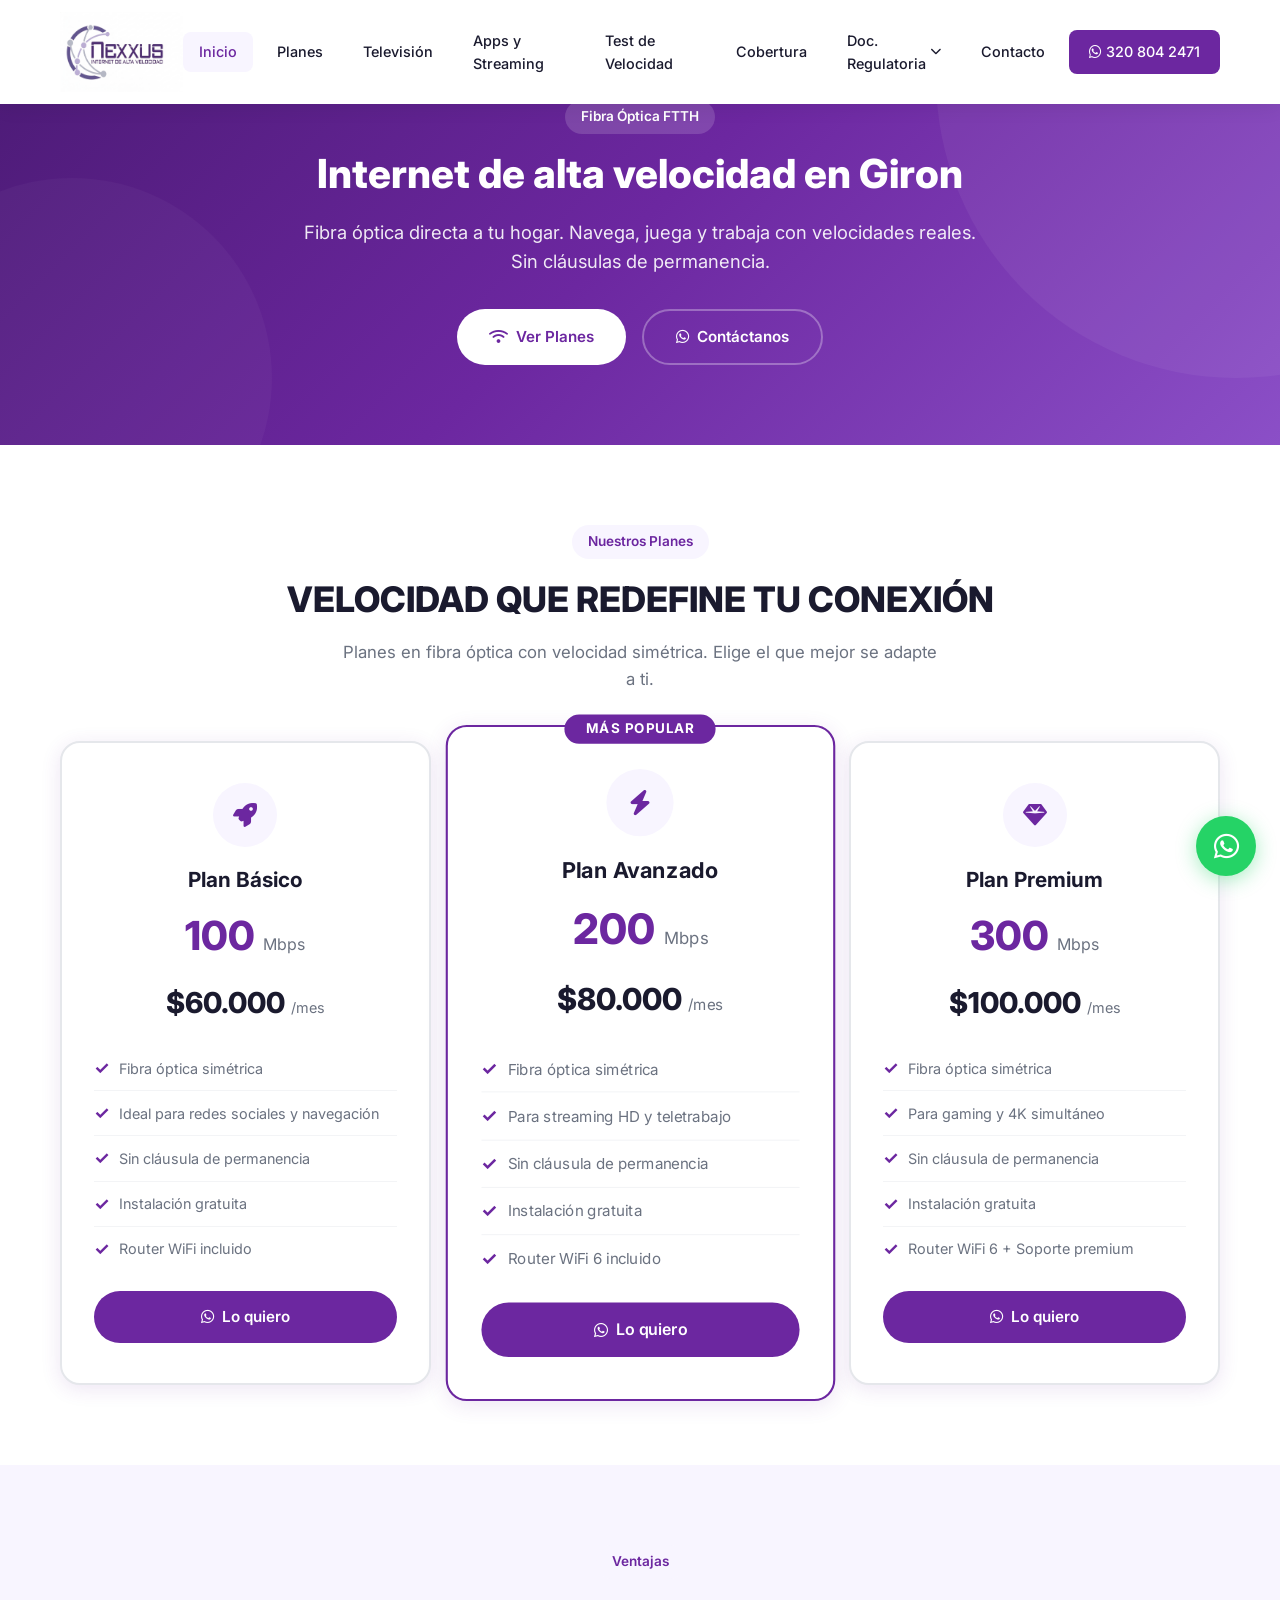
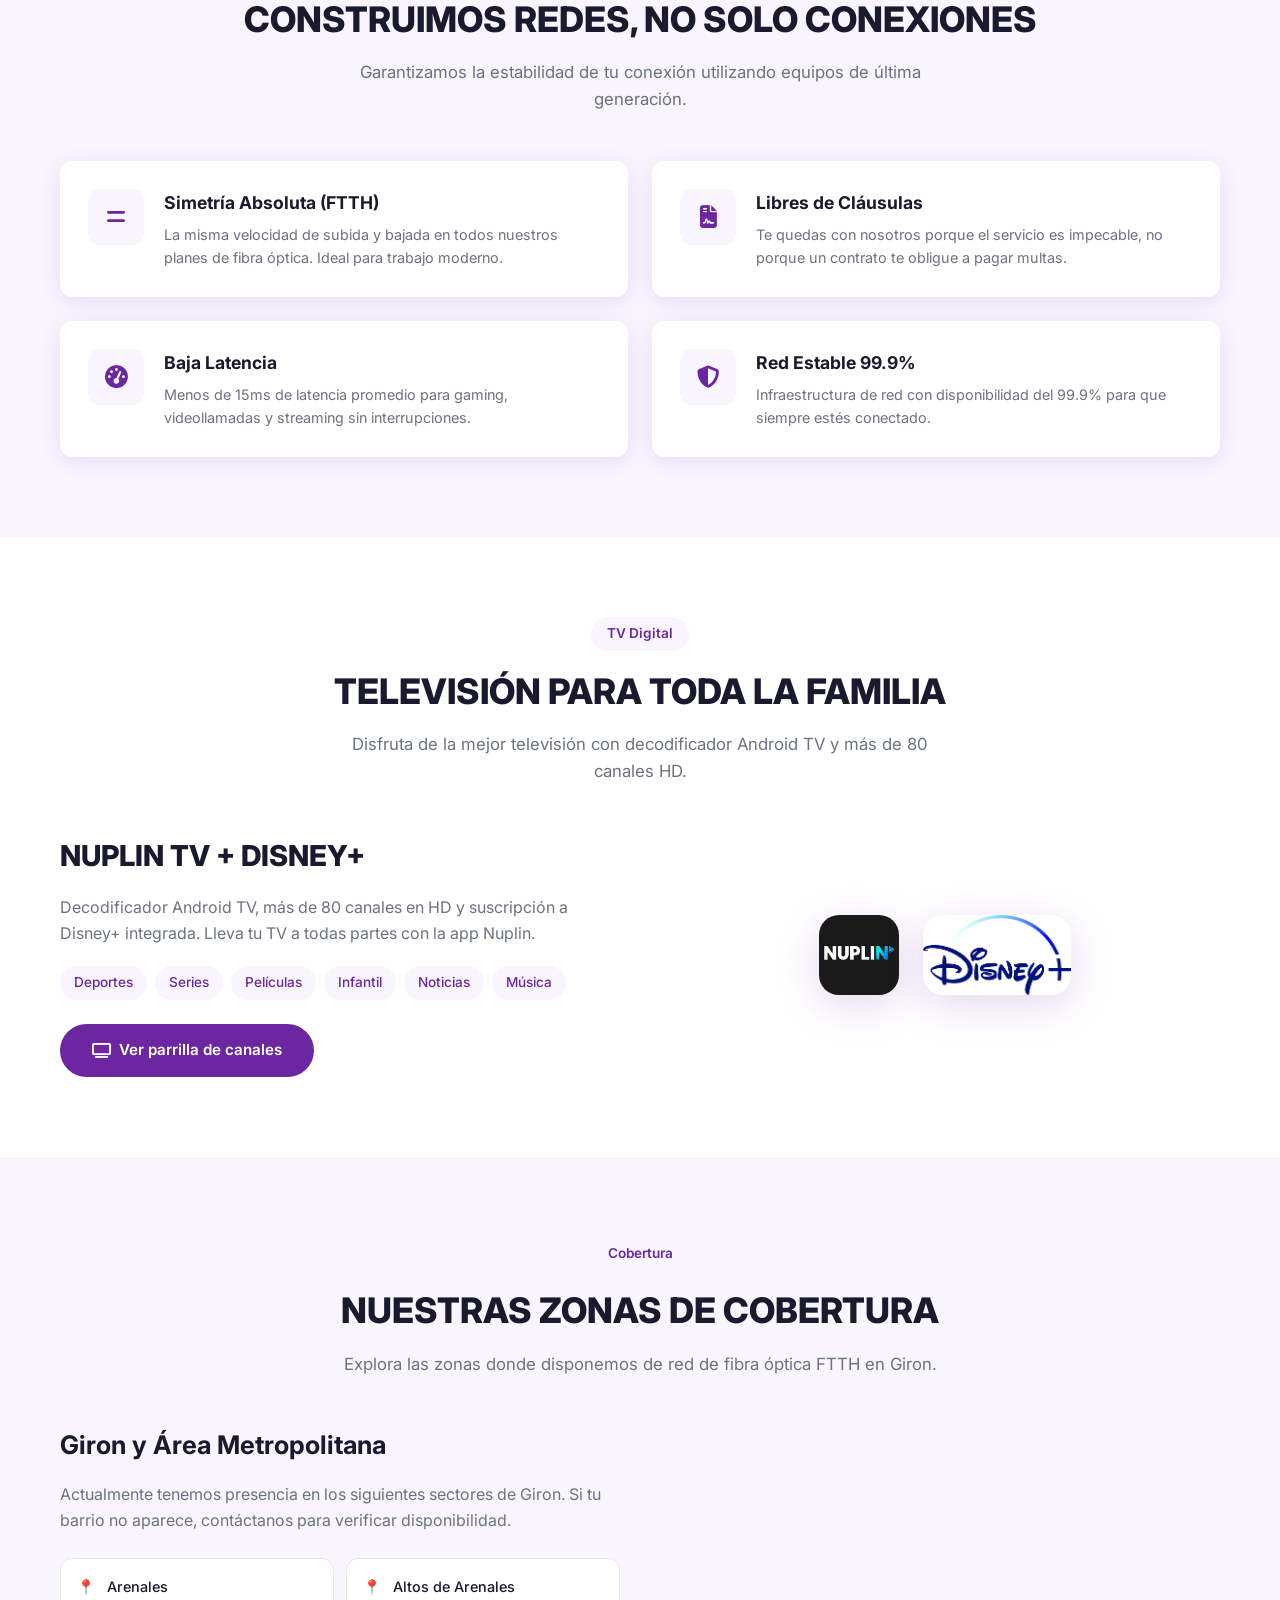
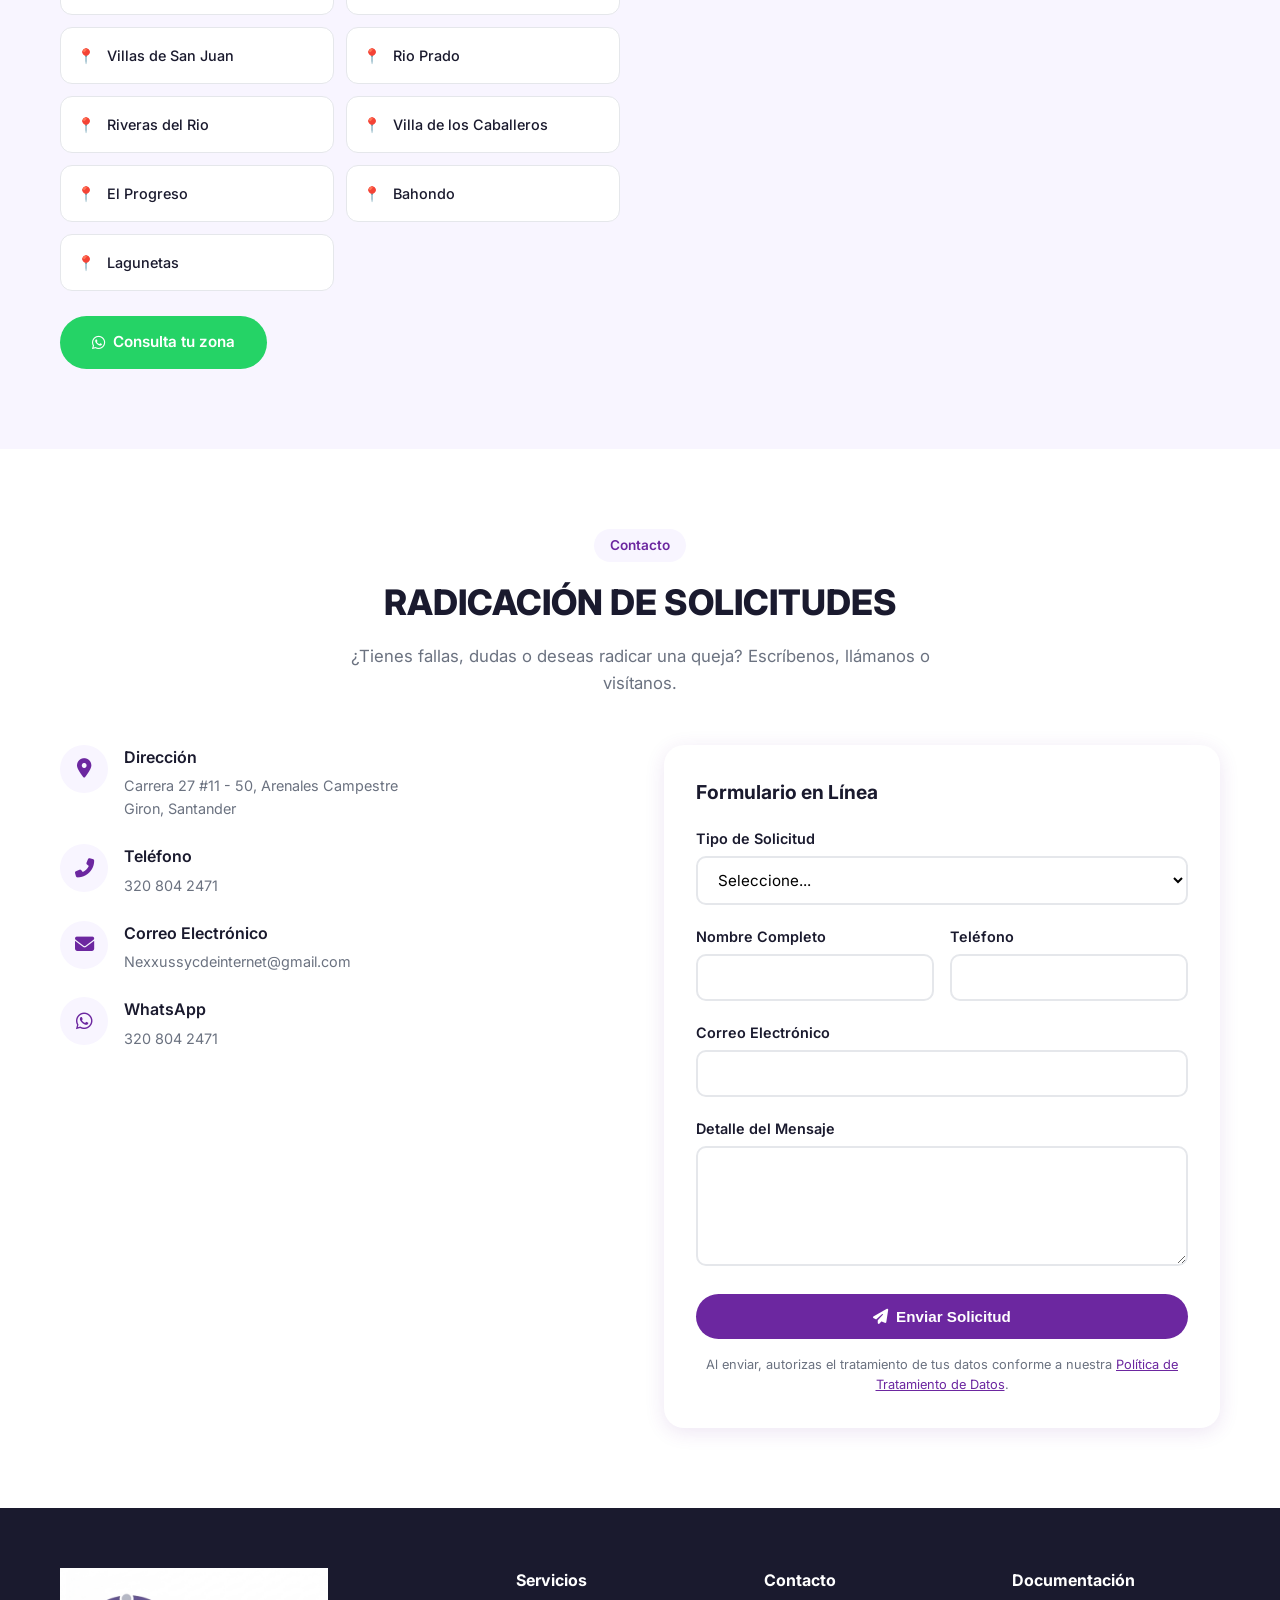
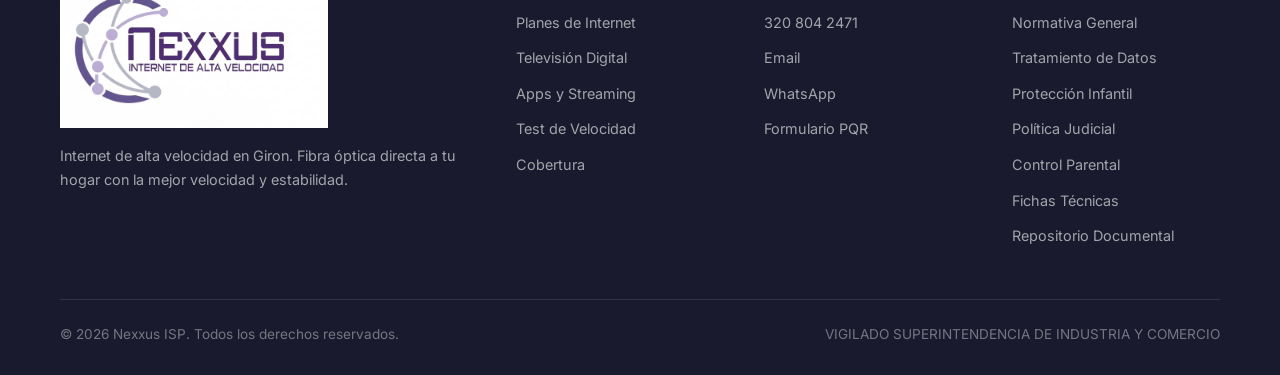
==== commit bbba0869: "Cambiar Bucaramanga por Giron en toda la pagina" ====
--- a/index.html
+++ b/index.html
@@ -3,8 +3,8 @@
 <head>
     <meta charset="UTF-8">
     <meta name="viewport" content="width=device-width, initial-scale=1.0">
-    <title>Nexxus - Internet de Alta Velocidad en Bucaramanga</title>
-    <meta name="description" content="Internet de fibra óptica en Bucaramanga. Planes desde 100 Mbps. Sin permanencia. TV digital con Nuplin.">
+    <title>Nexxus - Internet de Alta Velocidad en Giron</title>
+    <meta name="description" content="Internet de fibra óptica en Giron. Planes desde 100 Mbps. Sin permanencia. TV digital con Nuplin.">
     <link rel="stylesheet" href="css/styles.css">
     <link rel="stylesheet" href="https://cdnjs.cloudflare.com/ajax/libs/font-awesome/6.5.0/css/all.min.css">
     <link rel="preconnect" href="https://fonts.googleapis.com">
@@ -52,7 +52,7 @@
         <div class="container">
             <div class="hero-text" style="text-align: center;">
                 <span style="display: inline-block; background: rgba(255,255,255,0.15); color: #fff; padding: 6px 16px; border-radius: 50px; font-size: 0.85rem; font-weight: 600; margin-bottom: 16px;">Fibra Óptica FTTH</span>
-                <h1>Internet de alta velocidad en Bucaramanga</h1>
+                <h1>Internet de alta velocidad en Giron</h1>
                 <p style="font-size: 1.15rem; opacity: 0.9;">Fibra óptica directa a tu hogar. Navega, juega y trabaja con velocidades reales. Sin cláusulas de permanencia.</p>
                 <div class="hero-buttons" style="justify-content: center;">
                     <a href="index.html#planes" class="btn btn-primary">
@@ -205,12 +205,12 @@
             <div class="section-header">
                 <span class="badge">Cobertura</span>
                 <h2>NUESTRAS ZONAS DE COBERTURA</h2>
-                <p>Explora las zonas donde disponemos de red de fibra óptica FTTH en Bucaramanga.</p>
+                <p>Explora las zonas donde disponemos de red de fibra óptica FTTH en Giron.</p>
             </div>
             <div class="coverage-grid">
                 <div class="coverage-info">
-                    <h3>Bucaramanga y Área Metropolitana</h3>
-                    <p>Actualmente tenemos presencia en los siguientes sectores de Bucaramanga. Si tu barrio no aparece, contáctanos para verificar disponibilidad.</p>
+                    <h3>Giron y Área Metropolitana</h3>
+                    <p>Actualmente tenemos presencia en los siguientes sectores de Giron. Si tu barrio no aparece, contáctanos para verificar disponibilidad.</p>
                     <div class="coverage-zones">
                         <div class="coverage-zone">Arenales</div>
                         <div class="coverage-zone">Altos de Arenales</div>
@@ -247,7 +247,7 @@
                         <div class="contact-icon"><i class="fas fa-map-marker-alt"></i></div>
                         <div>
                             <h4>Dirección</h4>
-                            <p>Carrera 27 #11 - 50, Arenales Campestre<br>Bucaramanga, Santander</p>
+                            <p>Carrera 27 #11 - 50, Arenales Campestre<br>Giron, Santander</p>
                         </div>
                     </div>
                     <div class="contact-item">
@@ -325,7 +325,7 @@
                     <a href="index.html" class="logo">
                         <img src="LOGO NETXUS 1.png" alt="Nexxus" style="height: 160px;">
                     </a>
-                    <p>Internet de alta velocidad en Bucaramanga. Fibra óptica directa a tu hogar con la mejor velocidad y estabilidad.</p>
+                    <p>Internet de alta velocidad en Giron. Fibra óptica directa a tu hogar con la mejor velocidad y estabilidad.</p>
                 </div>
                 <div>
                     <h4>Servicios</h4>
